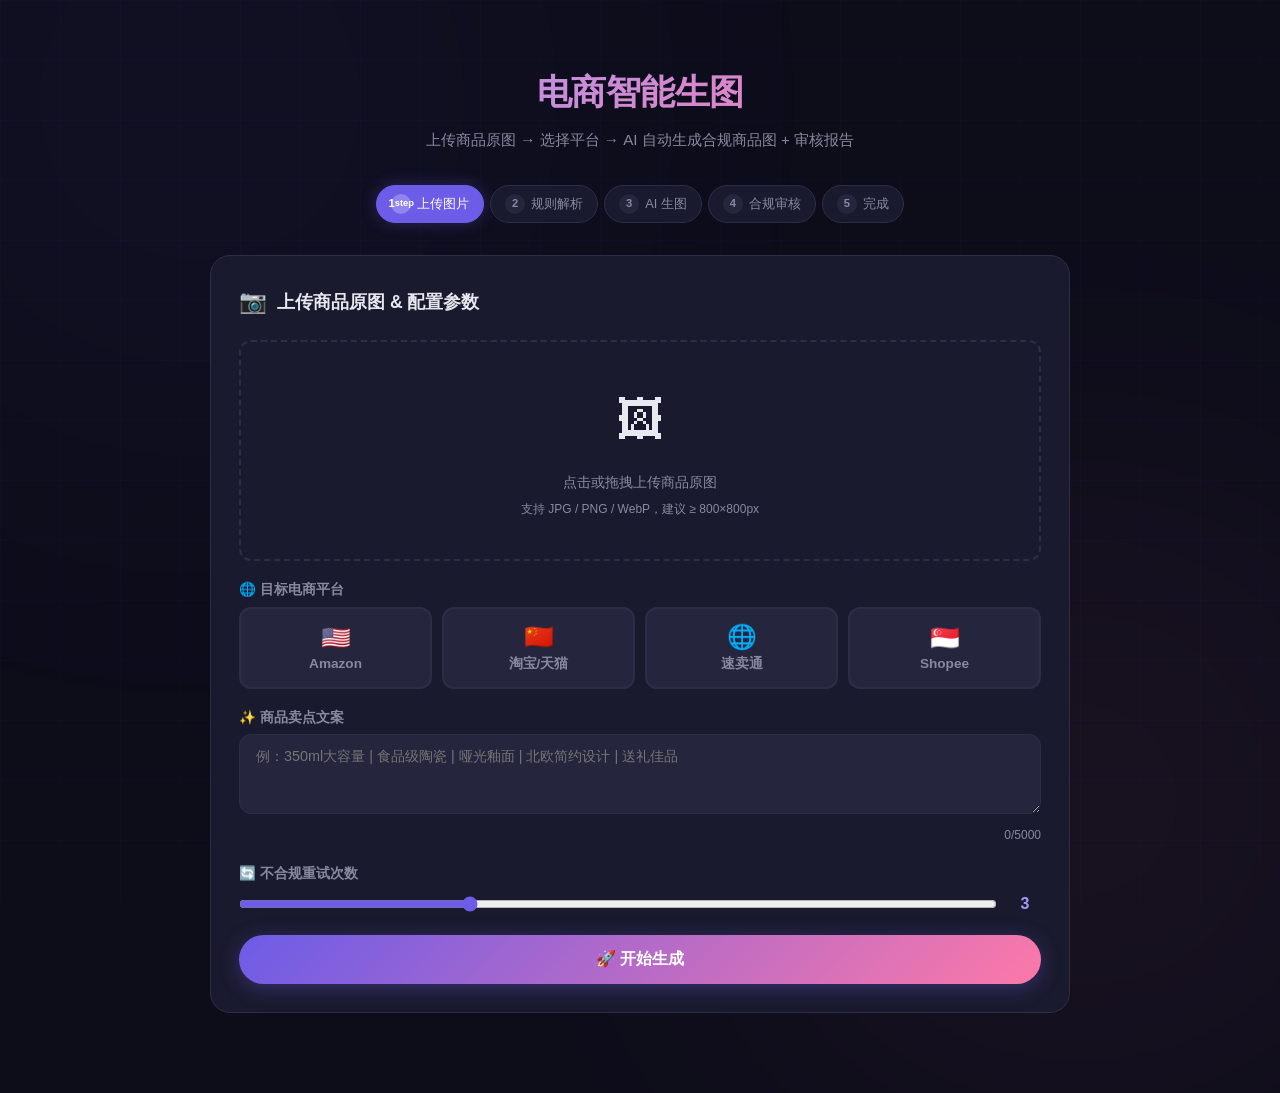
==== app/static/index.html @ f41e740d "Initial commit: MeituEcomAgent - multi-agent e-commerce image generation system Features: - RulePars" ====
﻿<!DOCTYPE html>
<html lang="zh-CN">
<head>
<meta charset="UTF-8">
<meta name="viewport" content="width=device-width, initial-scale=1.0">
<title>电商智能生图平台</title>
<style>
/* ============================================================
   Reset & Base
   ============================================================ */
*, *::before, *::after { box-sizing: border-box; margin: 0; padding: 0; }

:root {
  --primary: #6C5CE7;
  --primary-light: #A29BFE;
  --accent: #FD79A8;
  --success: #00B894;
  --warning: #FDCB6E;
  --danger: #E17055;
  --bg: #0D0D1A;
  --surface: #1A1A2E;
  --surface-2: #25253D;
  --text: #E8E8F0;
  --text-muted: #8888A0;
  --border: #2D2D4A;
  --radius: 12px;
  --radius-lg: 20px;
  --shadow: 0 8px 32px rgba(0,0,0,0.3);
  --transition: 0.25s cubic-bezier(0.4, 0, 0.2, 1);
}

html { font-size: 16px; scroll-behavior: smooth; }
body {
  font-family: -apple-system, BlinkMacSystemFont, "Segoe UI", "PingFang SC", "Microsoft YaHei", sans-serif;
  background: var(--bg);
  color: var(--text);
  line-height: 1.6;
  min-height: 100vh;
  overflow-x: hidden;
}

/* ============================================================
   Background Decor
   ============================================================ */
.bg-grid {
  position: fixed; inset: 0; z-index: 0; pointer-events: none;
  background-image:
    linear-gradient(rgba(108,92,231,0.03) 1px, transparent 1px),
    linear-gradient(90deg, rgba(108,92,231,0.03) 1px, transparent 1px);
  background-size: 60px 60px;
}
.bg-glow {
  position: fixed; z-index: 0; pointer-events: none;
  width: 600px; height: 600px; border-radius: 50%;
  filter: blur(180px); opacity: 0.08;
}
.bg-glow-1 { top: -200px; left: -100px; background: var(--primary); }
.bg-glow-2 { bottom: -200px; right: -100px; background: var(--accent); }

/* ============================================================
   Layout
   ============================================================ */
.app { position: relative; z-index: 1; max-width: 900px; margin: 0 auto; padding: 24px 20px 60px; }

/* Header */
.header { text-align: center; padding: 40px 0 32px; }
.header .logo { font-size: 2.2rem; font-weight: 800; letter-spacing: -0.5px;
  background: linear-gradient(135deg, var(--primary-light), var(--accent));
  -webkit-background-clip: text; -webkit-text-fill-color: transparent; background-clip: text;
}
.header .subtitle { color: var(--text-muted); font-size: 0.95rem; margin-top: 8px; }

/* ============================================================
   Cards
   ============================================================ */
.card {
  background: var(--surface); border: 1px solid var(--border);
  border-radius: var(--radius-lg); padding: 28px; margin-bottom: 20px;
  backdrop-filter: blur(10px);
}
.card-header { display: flex; align-items: center; gap: 10px; margin-bottom: 20px; }
.card-header .icon { font-size: 1.4rem; }
.card-header h2 { font-size: 1.1rem; font-weight: 700; }

/* ============================================================
   Step Indicator
   ============================================================ */
.steps { display: flex; justify-content: center; gap: 6px; margin-bottom: 32px; flex-wrap: wrap; }
.step {
  display: flex; align-items: center; gap: 6px;
  padding: 8px 14px; border-radius: 20px;
  font-size: 0.8rem; color: var(--text-muted);
  background: var(--surface); border: 1px solid var(--border);
  transition: var(--transition);
}
.step.active { color: #fff; background: var(--primary); border-color: var(--primary); box-shadow: 0 0 16px rgba(108,92,231,0.3); }
.step.done { color: var(--success); border-color: var(--success); }
.step.fail { color: var(--danger); border-color: var(--danger); }
.step-num { width: 20px; height: 20px; border-radius: 50%; display: flex; align-items: center; justify-content: center; font-size: 0.7rem; font-weight: 700; background: var(--surface-2); }
.step.active .step-num { background: rgba(255,255,255,0.25); }
.step.done .step-num { background: rgba(0,184,148,0.15); }

/* ============================================================
   Upload Zone
   ============================================================ */
.upload-zone {
  border: 2px dashed var(--border); border-radius: var(--radius); padding: 40px 20px;
  text-align: center; cursor: pointer; transition: var(--transition); position: relative;
}
.upload-zone:hover, .upload-zone.drag-over { border-color: var(--primary); background: rgba(108,92,231,0.05); }
.upload-zone.has-image { border-style: solid; border-color: var(--primary-light); }
.upload-zone .dz-icon { font-size: 3rem; margin-bottom: 12px; }
.upload-zone .dz-text { color: var(--text-muted); font-size: 0.9rem; }
.upload-zone .dz-hint { color: var(--text-muted); font-size: 0.75rem; margin-top: 6px; }
.upload-zone input[type="file"] { position: absolute; inset: 0; opacity: 0; cursor: pointer; }

.preview-img {
  max-width: 100%; max-height: 280px; border-radius: var(--radius);
  object-fit: contain; margin: 0 auto; display: block;
}
.preview-info {
  display: flex; justify-content: center; gap: 20px; margin-top: 12px;
  font-size: 0.8rem; color: var(--text-muted);
}

/* ============================================================
   Forms
   ============================================================ */
.form-group { margin-bottom: 18px; }
.form-group label {
  display: block; font-size: 0.85rem; font-weight: 600; color: var(--text-muted); margin-bottom: 6px;
}

/* Platform Selector */
.platform-grid { display: grid; grid-template-columns: repeat(4, 1fr); gap: 10px; }
.platform-btn {
  padding: 14px 10px; border-radius: var(--radius); border: 2px solid var(--border);
  background: var(--surface-2); color: var(--text-muted); cursor: pointer;
  text-align: center; font-size: 0.85rem; font-weight: 600;
  transition: var(--transition);
}
.platform-btn:hover { border-color: var(--primary-light); color: var(--text); }
.platform-btn.selected { border-color: var(--primary); background: rgba(108,92,231,0.15); color: var(--primary-light); box-shadow: 0 0 12px rgba(108,92,231,0.2); }
.platform-btn .pf-icon { font-size: 1.5rem; display: block; margin-bottom: 4px; }

/* Textarea & Input */
textarea, input[type="text"], input[type="number"] {
  width: 100%; padding: 12px 16px; border-radius: var(--radius);
  border: 1px solid var(--border); background: var(--surface-2);
  color: var(--text); font-size: 0.9rem; font-family: inherit;
  transition: var(--transition); resize: vertical;
}
textarea:focus, input:focus { outline: none; border-color: var(--primary); box-shadow: 0 0 0 3px rgba(108,92,231,0.15); }
textarea { min-height: 80px; }
.char-count { text-align: right; font-size: 0.75rem; color: var(--text-muted); margin-top: 4px; }

.range-row { display: flex; align-items: center; gap: 12px; }
.range-row input[type="range"] { flex: 1; accent-color: var(--primary); }
.range-val {
  min-width: 32px; text-align: center; font-weight: 700; color: var(--primary-light);
}

/* Button */
.btn {
  display: inline-flex; align-items: center; justify-content: center; gap: 8px;
  padding: 14px 32px; border-radius: 50px; border: none;
  font-size: 1rem; font-weight: 700; cursor: pointer;
  transition: var(--transition); position: relative; overflow: hidden;
}
.btn-primary {
  width: 100%; background: linear-gradient(135deg, var(--primary), var(--accent));
  color: #fff; box-shadow: 0 4px 20px rgba(108,92,231,0.35);
}
.btn-primary:hover { transform: translateY(-2px); box-shadow: 0 8px 30px rgba(108,92,231,0.45); }
.btn-primary:active { transform: translateY(0); }
.btn-primary:disabled { opacity: 0.5; cursor: not-allowed; transform: none; box-shadow: none; }

.btn-xs {
  padding: 6px 14px; border-radius: 20px; font-size: 0.78rem; font-weight: 600;
  background: var(--surface-2); color: var(--text); border: 1px solid var(--border); cursor: pointer;
}

/* ============================================================
   Progress
   ============================================================ */
.progress-section { display: none; }
.progress-section.visible { display: block; }

.progress-bar-wrap {
  height: 6px; border-radius: 3px; background: var(--surface-2); margin: 16px 0; overflow: hidden;
}
.progress-bar {
  height: 100%; background: linear-gradient(90deg, var(--primary), var(--accent));
  border-radius: 3px; transition: width 0.5s ease; width: 0%;
}
.progress-text { font-size: 0.85rem; color: var(--text-muted); }

.log-list {
  max-height: 200px; overflow-y: auto; margin-top: 12px;
  font-size: 0.78rem; font-family: "SF Mono", "Consolas", monospace; color: var(--text-muted);
  background: var(--bg); border-radius: var(--radius); padding: 12px;
}
.log-list .log-entry { padding: 3px 0; border-bottom: 1px solid rgba(255,255,255,0.03); }
.log-list .log-entry.success { color: var(--success); }
.log-list .log-entry.error { color: var(--danger); }
.log-list .log-entry.warning { color: var(--warning); }

/* ============================================================
   Results
   ============================================================ */
.results-section { display: none; }
.results-section.visible { display: block; }

.status-badge {
  display: inline-block; padding: 6px 16px; border-radius: 20px;
  font-size: 0.8rem; font-weight: 700;
}
.status-badge.completed { background: rgba(0,184,148,0.15); color: var(--success); }
.status-badge.failed { background: rgba(225,112,85,0.15); color: var(--danger); }

.summary-stats { display: grid; grid-template-columns: repeat(4, 1fr); gap: 12px; margin: 16px 0; }
.stat-card {
  text-align: center; padding: 16px 10px; border-radius: var(--radius);
  background: var(--surface-2); border: 1px solid var(--border);
}
.stat-card .stat-val { font-size: 1.5rem; font-weight: 800; color: var(--primary-light); }
.stat-card .stat-label { font-size: 0.72rem; color: var(--text-muted); margin-top: 4px; }

/* Image Gallery */
.image-grid { display: grid; grid-template-columns: repeat(2, 1fr); gap: 16px; margin-top: 16px; }
.image-card {
  background: var(--surface-2); border-radius: var(--radius); overflow: hidden;
  border: 1px solid var(--border); transition: var(--transition);
}
.image-card:hover { border-color: var(--primary-light); }
.image-card img { width: 100%; aspect-ratio: 1; object-fit: cover; display: block; }
.image-card .img-meta { padding: 12px; }
.image-card .img-type {
  font-size: 0.85rem; font-weight: 700; color: var(--text);
  display: flex; align-items: center; justify-content: space-between;
}
.image-card .img-type .compliant-tag {
  padding: 2px 10px; border-radius: 12px; font-size: 0.7rem; font-weight: 700;
}
.compliant-tag.pass { background: rgba(0,184,148,0.15); color: var(--success); }
.compliant-tag.fail { background: rgba(225,112,85,0.15); color: var(--danger); }
.image-card .img-vio {
  font-size: 0.72rem; color: var(--danger); margin-top: 4px; line-height: 1.4;
}

/* Report */
.report-section { margin-top: 20px; }
.report-section h3 { font-size: 1rem; font-weight: 700; margin-bottom: 12px; }
.report-card {
  background: var(--surface-2); border-radius: var(--radius); padding: 16px; font-size: 0.82rem;
  border: 1px solid var(--border); max-height: 400px; overflow-y: auto; white-space: pre-wrap;
  font-family: "SF Mono", "Consolas", monospace; color: var(--text-muted);
}

/* Toast */
.toast {
  position: fixed; top: 24px; right: 24px; z-index: 999;
  padding: 14px 24px; border-radius: var(--radius); font-size: 0.85rem; font-weight: 600;
  box-shadow: var(--shadow); animation: slideIn 0.3s ease;
  max-width: 380px;
}
.toast.error { background: var(--danger); color: #fff; }
.toast.success { background: var(--success); color: #fff; }
@keyframes slideIn { from { transform: translateX(100%); opacity: 0; } to { transform: translateX(0); opacity: 1; } }

/* Spinner */
.spinner {
  display: inline-block; width: 18px; height: 18px;
  border: 2px solid rgba(255,255,255,0.3); border-top-color: #fff;
  border-radius: 50%; animation: spin 0.6s linear infinite;
}
@keyframes spin { to { transform: rotate(360deg); } }

/* Responsive */
@media (max-width: 640px) {
  .platform-grid { grid-template-columns: repeat(2, 1fr); }
  .summary-stats { grid-template-columns: repeat(2, 1fr); }
  .image-grid { grid-template-columns: 1fr; }
  .header .logo { font-size: 1.6rem; }
}
</style>
</head>
<body>

<div class="bg-grid"></div>
<div class="bg-glow bg-glow-1"></div>
<div class="bg-glow bg-glow-2"></div>

<div class="app">
  <!-- Header -->
  <header class="header">
    <div class="logo">电商智能生图</div>
    <p class="subtitle">上传商品原图 → 选择平台 → AI 自动生成合规商品图 + 审核报告</p>
  </header>

  <!-- Step Indicator -->
  <div class="steps" id="stepIndicator">
    <div class="step" data-step="upload"><span class="step-num">1<sup>step</sup></span> 上传图片</div>
    <div class="step" data-step="parse"><span class="step-num">2</span> 规则解析</div>
    <div class="step" data-step="generate"><span class="step-num">3</span> AI 生图</div>
    <div class="step" data-step="audit"><span class="step-num">4</span> 合规审核</div>
    <div class="step" data-step="done"><span class="step-num">5</span> 完成</div>
  </div>

  <!-- Upload & Config Card -->
  <div class="card" id="configCard">
    <div class="card-header">
      <span class="icon">&#x1F4F7;</span>
      <h2>上传商品原图 & 配置参数</h2>
    </div>

    <!-- Upload Zone -->
    <div class="form-group">
      <div class="upload-zone" id="uploadZone">
        <div id="uploadPlaceholder">
          <div class="dz-icon">&#x1F5BC;</div>
          <div class="dz-text">点击或拖拽上传商品原图</div>
          <div class="dz-hint">支持 JPG / PNG / WebP，建议 ≥ 800×800px</div>
        </div>
        <div id="uploadPreview" style="display:none">
          <img class="preview-img" id="previewImage" alt="预览">
          <div class="preview-info">
            <span id="previewSize"></span>
            <span id="previewDimensions"></span>
          </div>
          <button class="btn-xs" style="margin-top:10px" onclick="resetUpload()">重新选择</button>
        </div>
        <input type="file" id="fileInput" accept="image/*">
      </div>
    </div>

    <!-- Platform -->
    <div class="form-group">
      <label>&#x1F310; 目标电商平台</label>
      <div class="platform-grid" id="platformGrid">
        <button class="platform-btn" data-platform="amazon">
          <span class="pf-icon">&#x1F1FA;&#x1F1F8;</span> Amazon
        </button>
        <button class="platform-btn" data-platform="taobao">
          <span class="pf-icon">&#x1F1E8;&#x1F1F3;</span> 淘宝/天猫
        </button>
        <button class="platform-btn" data-platform="aliexpress">
          <span class="pf-icon">&#x1F310;</span> 速卖通
        </button>
        <button class="platform-btn" data-platform="shopee">
          <span class="pf-icon">&#x1F1F8;&#x1F1EC;</span> Shopee
        </button>
      </div>
    </div>

    <!-- Selling Points -->
    <div class="form-group">
      <label>&#x2728; 商品卖点文案</label>
      <textarea id="sellingPoints" placeholder="例：350ml大容量 | 食品级陶瓷 | 哑光釉面 | 北欧简约设计 | 送礼佳品"
        maxlength="5000"></textarea>
      <div class="char-count"><span id="charCount">0</span>/5000</div>
    </div>

    <!-- Max Retries -->
    <div class="form-group">
      <label>&#x1F504; 不合规重试次数</label>
      <div class="range-row">
        <input type="range" id="maxRetries" min="0" max="10" value="3">
        <span class="range-val" id="retriesVal">3</span>
      </div>
    </div>

    <!-- Submit Button -->
    <button class="btn btn-primary" id="submitBtn" onclick="submitPipeline()">
      &#x1F680; 开始生成
    </button>
  </div>

  <!-- Progress Section -->
  <div class="card progress-section" id="progressSection">
    <div class="card-header">
      <span class="icon">&#x2699;</span>
      <h2>任务进度&nbsp;<span id="progressStatus" style="font-size:0.8rem;color:var(--text-muted)">pending</span></h2>
    </div>
    <div class="progress-bar-wrap"><div class="progress-bar" id="progressBar"></div></div>
    <div class="progress-text" id="progressText">等待任务提交...</div>
    <div class="log-list" id="logList"></div>
  </div>

  <!-- Results Section -->
  <div class="card results-section" id="resultsSection">
    <div class="card-header">
      <span class="icon">&#x1F4CA;</span>
      <h2>生成结果&nbsp;<span class="status-badge" id="resultStatus"></span></h2>
    </div>

    <div class="summary-stats" id="summaryStats"></div>

    <h3 style="font-size:1rem;font-weight:700;margin:16px 0 8px">&#x1F5BC; 生成图片</h3>
    <div class="image-grid" id="imageGrid"></div>

    <div class="report-section">
      <h3>&#x1F4CB; 审核报告</h3>
      <div class="report-card" id="reportCard"></div>
    </div>

    <button class="btn-xs" style="margin-top:16px" onclick="resetPipeline()">&#x21A9; 启动新任务</button>
  </div>
</div>

<script>
/* ============================================================
   State
   ============================================================ */
const API_BASE = '';
let selectedPlatform = null;
let selectedFile = null;
let pollTimer = null;
let currentTaskId = null;
let pollFailCount = 0;
let lastErrorMsg = '';
let pollInterval = 3000;
const MAX_POLL_INTERVAL = 15000;

/* ============================================================
   Upload
   ============================================================ */
const uploadZone = document.getElementById('uploadZone');
const fileInput = document.getElementById('fileInput');
const uploadPlaceholder = document.getElementById('uploadPlaceholder');
const uploadPreview = document.getElementById('uploadPreview');
const previewImage = document.getElementById('previewImage');
const previewSize = document.getElementById('previewSize');
const previewDimensions = document.getElementById('previewDimensions');

uploadZone.addEventListener('dragover', e => { e.preventDefault(); uploadZone.classList.add('drag-over'); });
uploadZone.addEventListener('dragleave', () => uploadZone.classList.remove('drag-over'));
uploadZone.addEventListener('drop', e => {
  e.preventDefault();
  uploadZone.classList.remove('drag-over');
  if (e.dataTransfer.files.length) handleFile(e.dataTransfer.files[0]);
});
fileInput.addEventListener('change', () => {
  if (fileInput.files.length) handleFile(fileInput.files[0]);
});

function handleFile(file) {
  if (!file.type.startsWith('image/')) { showToast('请选择图片文件', 'error'); return; }
  selectedFile = file;
  const reader = new FileReader();
  reader.onload = ev => {
    previewImage.src = ev.target.result;
    previewSize.textContent = formatBytes(file.size);
    previewDimensions.textContent = '加载中...';
    const img = new Image();
    img.onload = () => { previewDimensions.textContent = `${img.width} x ${img.height}px`; };
    img.src = ev.target.result;
    uploadPlaceholder.style.display = 'none';
    uploadPreview.style.display = 'block';
    uploadZone.classList.add('has-image');
  };
  reader.readAsDataURL(file);
}

function resetUpload() {
  selectedFile = null;
  fileInput.value = '';
  uploadPlaceholder.style.display = 'block';
  uploadPreview.style.display = 'none';
  uploadZone.classList.remove('has-image');
}

function formatBytes(b) { return b < 1024 ? b + ' B' : b < 1048576 ? (b/1024).toFixed(1)+' KB' : (b/1048576).toFixed(1)+' MB'; }

/* ============================================================
   Platform
   ============================================================ */
document.querySelectorAll('.platform-btn').forEach(btn => {
  btn.addEventListener('click', () => {
    document.querySelectorAll('.platform-btn').forEach(b => b.classList.remove('selected'));
    btn.classList.add('selected');
    selectedPlatform = btn.dataset.platform;
  });
});

/* ============================================================
   Selling points char count
   ============================================================ */
const sellingInput = document.getElementById('sellingPoints');
const charCount = document.getElementById('charCount');
sellingInput.addEventListener('input', () => charCount.textContent = sellingInput.value.length);

/* ============================================================
   Max Retries Slider
   ============================================================ */
document.getElementById('maxRetries').addEventListener('input', function() {
  document.getElementById('retriesVal').textContent = this.value;
});

/* ============================================================
   Pipeline Submission
   ============================================================ */
async function submitPipeline() {
  if (!selectedFile) { showToast('请先上传商品原图', 'error'); return; }
  if (!selectedPlatform) { showToast('请选择目标平台', 'error'); return; }
  const sellingPoints = sellingInput.value.trim();
  if (!sellingPoints) { showToast('请填写商品卖点文案', 'error'); return; }

  const formData = new FormData();
  formData.append('product_image', selectedFile);
  formData.append('platform', selectedPlatform);
  formData.append('selling_points', sellingPoints);
  formData.append('max_retries', document.getElementById('maxRetries').value);

  document.getElementById('submitBtn').disabled = true;
  document.getElementById('submitBtn').innerHTML = '<span class="spinner"></span> 提交中...';

  // 前端超时控制：60秒无响应则中止
  const controller = new AbortController();
  const timeoutId = setTimeout(() => controller.abort(), 60000);

  try {
    const resp = await fetch(`${API_BASE}/api/v1/pipeline/ecommerce-assets`, {
      method: 'POST',
      body: formData,
      signal: controller.signal,
    });
    clearTimeout(timeoutId);

    if (!resp.ok) {
      const err = await resp.json();
      throw new Error(err.detail || `HTTP ${resp.status}`);
    }

    const data = await resp.json();
    currentTaskId = data.task_id;
    document.getElementById('progressSection').classList.add('visible');
    document.getElementById('logList').innerHTML = '';
    addLog('任务已提交，开始执行管道...', 'info');
    document.getElementById('progressBar').style.width = '5%';
    document.getElementById('progressText').textContent = '初始化...';
    document.getElementById('progressStatus').textContent = 'parsing';

    startPolling();
  } catch (e) {
    showToast('提交失败: ' + e.message, 'error');
    document.getElementById('submitBtn').disabled = false;
    document.getElementById('submitBtn').innerHTML = '&#x1F680; 开始生成';
  }
}

/* ============================================================
   Polling
   ============================================================ */
function startPolling() {
  pollFailCount = 0;
  lastErrorMsg = '';
  pollInterval = 3000;
  scheduleNextPoll();
}

function scheduleNextPoll() {
  pollTimer = setTimeout(async () => {
    await pollTask();
    if (pollTimer) scheduleNextPoll();
  }, pollInterval);
}

async function pollTask() {
  if (!currentTaskId) return;
  try {
    const resp = await fetch(`${API_BASE}/api/v1/task/${currentTaskId}`);

    // 成功 → 重置失败计数和间隔
    pollFailCount = 0;
    pollInterval = 3000;

    if (!resp.ok) {
      if (resp.status === 404) {
        // 任务可能刚创建，后台还没就绪→静默重试
        document.getElementById('progressText').textContent = '任务初始化中，请稍候...';
        return;
      }
      throw new Error(`HTTP ${resp.status}`);
    }

    const data = await resp.json();
    updateProgress(data);
    if (data.status === 'completed' || data.status === 'failed') {
      clearTimeout(pollTimer);
      pollTimer = null;
      showResults(data);
    }
  } catch (e) {
    pollFailCount++;
    // 退避策略：每次失败间隔翻倍（3s→6s→12s→封顶15s）
    pollInterval = Math.min(pollInterval * 2, MAX_POLL_INTERVAL);

    const errMsg = e.message || '网络异常';
    // 去重：同错误不重复记录
    if (errMsg !== lastErrorMsg) {
      lastErrorMsg = errMsg;
      addLog(`请求失败: ${errMsg}`, 'warning');
    }

    // 友好提示（仅前3次）
    if (pollFailCount <= 3) {
      document.getElementById('progressText').textContent =
        `服务暂时响应慢，正在自动重试（第 ${pollFailCount} 次）...`;
    } else {
      document.getElementById('progressText').textContent =
        `持续等待中（已重试 ${pollFailCount} 次）——请确保 ComfyUI 等服务已启动`;
    }
  }
}

function updateProgress(data) {
  const statusMap = { pending:5, parsing:15, generating:40, auditing:65, retrying:80, archiving:92, completed:100, failed:100 };
  const pct = statusMap[data.status] || 0;
  document.getElementById('progressBar').style.width = pct + '%';
  document.getElementById('progressText').textContent = `当前步骤: ${data.status} (${pct}%)`;
  document.getElementById('progressStatus').textContent = data.status;

  // Update step indicator
  const stepOrder = ['upload','parse','generate','audit','done'];
  const currentIdx = stepOrder.indexOf(data.status === 'completed' ? 'done' : data.status === 'retrying' ? 'generate' : data.status === 'archiving' ? 'audit' : data.status);
  document.querySelectorAll('.step').forEach(s => s.classList.remove('active','done','fail'));
  stepOrder.forEach((step, i) => {
    const el = document.querySelector(`.step[data-step="${step}"]`);
    if (i < currentIdx) el.classList.add('done');
    else if (i === currentIdx || (data.status === 'completed' && step === 'done')) el.classList.add('active');
  });
  if (data.status === 'failed') document.querySelector('.step[data-step="done"]').classList.add('fail');

  // Add log entries from pipeline
  if (data.report && data.report.pipeline_log) {
    const existingLogs = document.getElementById('logList').children.length;
    data.report.pipeline_log.slice(existingLogs).forEach(entry => {
      addLog(`${entry.step || ''} ${entry.message || ''}`, entry.status === 'failed' ? 'error' : 'success');
    });
  }
}

/* ============================================================
   Results
   ============================================================ */
function showResults(data) {
  document.getElementById('configCard').style.display = 'none';
  document.getElementById('resultsSection').classList.add('visible');

  const statusBadge = document.getElementById('resultStatus');
  if (data.status === 'completed') {
    statusBadge.textContent = '完成';
    statusBadge.className = 'status-badge completed';
  } else {
    statusBadge.textContent = '失败';
    statusBadge.className = 'status-badge failed';
  }

  // Stats
  const stats = data.report?.compliance_stats || {};
  document.getElementById('summaryStats').innerHTML = `
    <div class="stat-card"><div class="stat-val">${stats.total || data.images?.length || 0}</div><div class="stat-label">生成图片</div></div>
    <div class="stat-card"><div class="stat-val" style="color:var(--success)">${stats.compliant ?? '-'}</div><div class="stat-label">合规通过</div></div>
    <div class="stat-card"><div class="stat-val">${stats.average_score ?? '-'}</div><div class="stat-label">综合评分</div></div>
    <div class="stat-card"><div class="stat-val">${data.total_retries ?? 0}</div><div class="stat-label">重试次数</div></div>
  `;

  // Images
  const images = data.images || [];
  const grid = document.getElementById('imageGrid');
  grid.innerHTML = images.map(img => {
    const pass = img.compliant !== false;
    const vioText = img.audit_result?.violations?.map(v => v.rule).join('；') || '';
    return `
      <div class="image-card">
        <img src="${img.path ? '/output/' + img.path.replace(/\\/g, '/').split('output/').pop() : ''}" alt="${img.type}" onerror="this.src='data:image/svg+xml,<svg xmlns=%22http://www.w3.org/2000/svg%22 width=%22200%22 height=%22200%22><rect fill=%22%231a1a2e%22 width=%22200%22 height=%22200%22/><text fill=%22%23888%22 x=%22100%22 y=%22100%22 text-anchor=%22middle%22 dy=%22.3em%22 font=%2214px sans-serif%22>image not found</text></svg>'">
        <div class="img-meta">
          <div class="img-type">
            ${getTypeLabel(img.type)}
            <span class="compliant-tag ${pass ? 'pass' : 'fail'}">${pass ? '合规' : '不合规'}</span>
          </div>
          ${vioText ? `<div class="img-vio">违规: ${vioText}</div>` : ''}
        </div>
      </div>
    `;
  }).join('');

  // Report
  const reportCard = document.getElementById('reportCard');
  if (data.report) {
    reportCard.textContent = JSON.stringify(data.report, null, 2);
  } else if (data.error) {
    reportCard.textContent = '错误: ' + data.error;
  }
}

function getTypeLabel(type) {
  const labels = {
    white_bg_main: '白底主图', scene_lifestyle: '场景营销图',
    detail_closeup: '细节特写图', scale_comparison: '尺寸对比图'
  };
  return labels[type] || type;
}

/* ============================================================
   Reset
   ============================================================ */
function resetPipeline() {
  clearTimeout(pollTimer);
  currentTaskId = null;
  document.getElementById('configCard').style.display = 'block';
  document.getElementById('progressSection').classList.remove('visible');
  document.getElementById('resultsSection').classList.remove('visible');
  document.getElementById('progressBar').style.width = '0%';
  document.getElementById('submitBtn').disabled = false;
  document.getElementById('submitBtn').innerHTML = '&#x1F680; 开始生成';
  resetUpload();
  document.getElementById('sellingPoints').value = '';
  charCount.textContent = '0';
  document.querySelectorAll('.platform-btn').forEach(b => b.classList.remove('selected'));
  selectedPlatform = null;
  document.getElementById('maxRetries').value = 3;
  document.getElementById('retriesVal').textContent = '3';
  document.querySelectorAll('.step').forEach(s => s.classList.remove('active','done','fail'));
  document.querySelector('.step[data-step="upload"]').classList.add('active');
}

/* ============================================================
   Helpers
   ============================================================ */
function addLog(msg, level) {
  const el = document.createElement('div');
  el.className = `log-entry ${level}`;
  el.textContent = `[${new Date().toLocaleTimeString()}] ${msg}`;
  document.getElementById('logList').appendChild(el);
  el.scrollIntoView({ behavior: 'smooth' });
}

function showToast(msg, level) {
  const toast = document.createElement('div');
  toast.className = `toast ${level}`;
  toast.textContent = msg;
  document.body.appendChild(toast);
  setTimeout(() => { toast.style.opacity = '0'; toast.style.transition = 'opacity 0.3s'; setTimeout(() => toast.remove(), 300); }, 3500);
}

// Init: highlight upload step
document.addEventListener('DOMContentLoaded', () => {
  document.querySelector('.step[data-step="upload"]').classList.add('active');
});
</script>
</body>
</html>
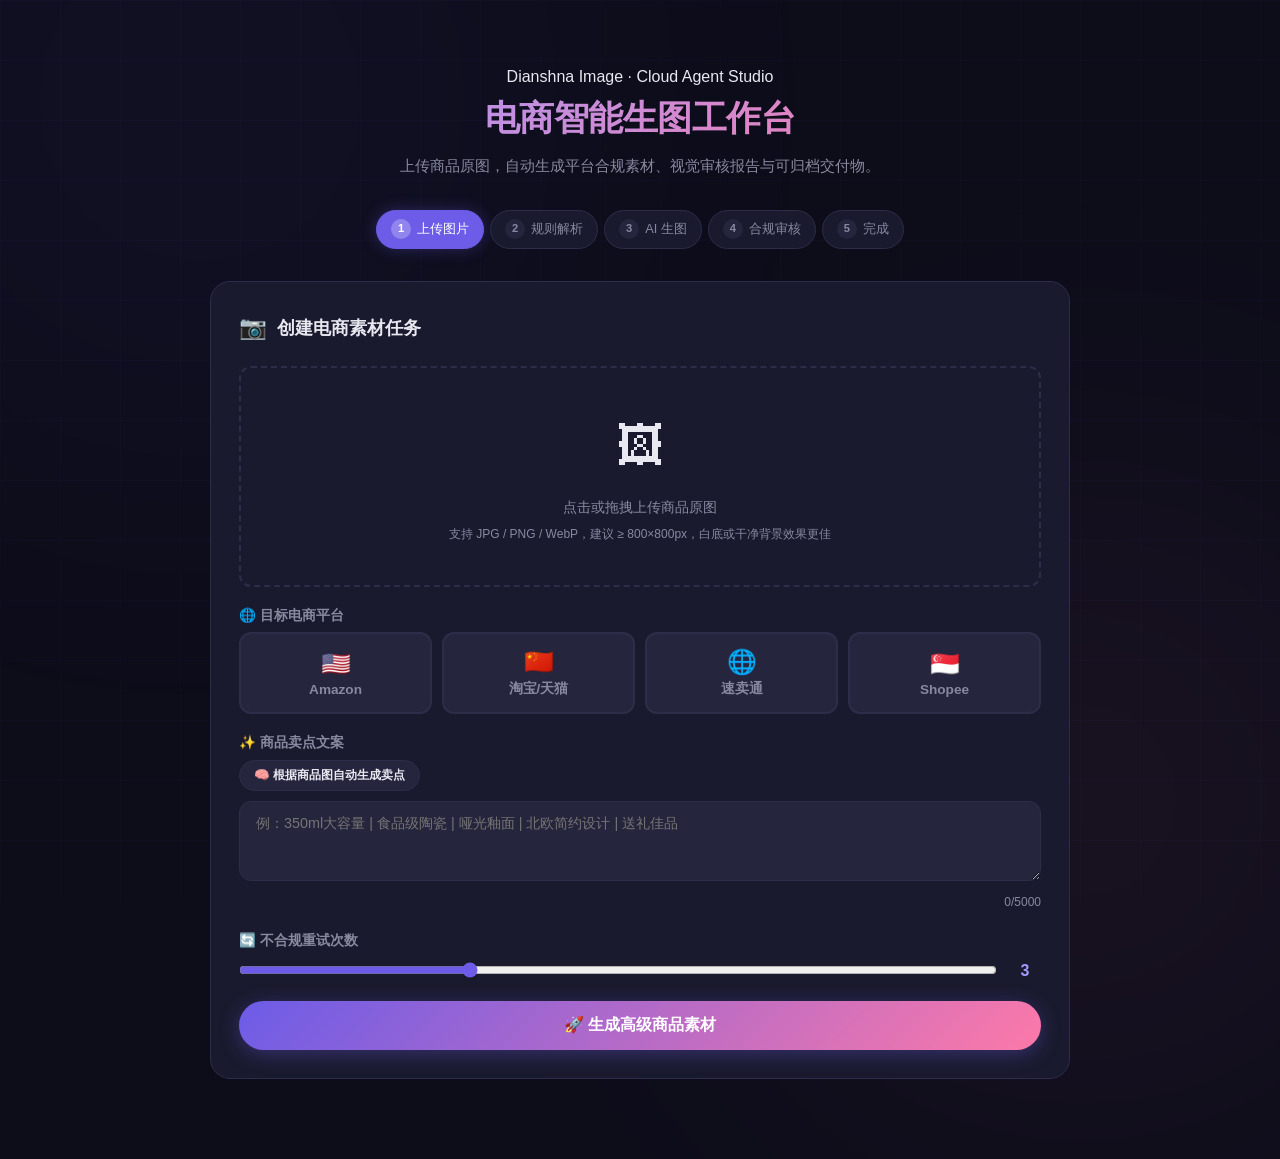
==== commit a2b5f4c0: "feat: cloud-enable e-commerce image agent Add configurable DashScope and OpenAI-compatible image pro" ====
--- a/app/static/index.html
+++ b/app/static/index.html
@@ -1,754 +1,810 @@
-﻿<!DOCTYPE html>
-<html lang="zh-CN">
-<head>
-<meta charset="UTF-8">
-<meta name="viewport" content="width=device-width, initial-scale=1.0">
+﻿<!DOCTYPE html>
+<html lang="zh-CN">
+<head>
+<meta charset="UTF-8">
+<meta name="viewport" content="width=device-width, initial-scale=1.0">
 <title>电商智能生图平台</title>
-<style>
-/* ============================================================
-   Reset & Base
-   ============================================================ */
-*, *::before, *::after { box-sizing: border-box; margin: 0; padding: 0; }
-
-:root {
-  --primary: #6C5CE7;
-  --primary-light: #A29BFE;
-  --accent: #FD79A8;
-  --success: #00B894;
-  --warning: #FDCB6E;
-  --danger: #E17055;
-  --bg: #0D0D1A;
-  --surface: #1A1A2E;
-  --surface-2: #25253D;
-  --text: #E8E8F0;
-  --text-muted: #8888A0;
-  --border: #2D2D4A;
-  --radius: 12px;
-  --radius-lg: 20px;
-  --shadow: 0 8px 32px rgba(0,0,0,0.3);
-  --transition: 0.25s cubic-bezier(0.4, 0, 0.2, 1);
-}
-
-html { font-size: 16px; scroll-behavior: smooth; }
-body {
-  font-family: -apple-system, BlinkMacSystemFont, "Segoe UI", "PingFang SC", "Microsoft YaHei", sans-serif;
-  background: var(--bg);
-  color: var(--text);
-  line-height: 1.6;
-  min-height: 100vh;
-  overflow-x: hidden;
-}
-
-/* ============================================================
-   Background Decor
-   ============================================================ */
-.bg-grid {
-  position: fixed; inset: 0; z-index: 0; pointer-events: none;
-  background-image:
-    linear-gradient(rgba(108,92,231,0.03) 1px, transparent 1px),
-    linear-gradient(90deg, rgba(108,92,231,0.03) 1px, transparent 1px);
-  background-size: 60px 60px;
-}
-.bg-glow {
-  position: fixed; z-index: 0; pointer-events: none;
-  width: 600px; height: 600px; border-radius: 50%;
-  filter: blur(180px); opacity: 0.08;
-}
-.bg-glow-1 { top: -200px; left: -100px; background: var(--primary); }
-.bg-glow-2 { bottom: -200px; right: -100px; background: var(--accent); }
-
-/* ============================================================
-   Layout
-   ============================================================ */
-.app { position: relative; z-index: 1; max-width: 900px; margin: 0 auto; padding: 24px 20px 60px; }
-
-/* Header */
-.header { text-align: center; padding: 40px 0 32px; }
-.header .logo { font-size: 2.2rem; font-weight: 800; letter-spacing: -0.5px;
-  background: linear-gradient(135deg, var(--primary-light), var(--accent));
-  -webkit-background-clip: text; -webkit-text-fill-color: transparent; background-clip: text;
-}
-.header .subtitle { color: var(--text-muted); font-size: 0.95rem; margin-top: 8px; }
-
-/* ============================================================
-   Cards
-   ============================================================ */
-.card {
-  background: var(--surface); border: 1px solid var(--border);
-  border-radius: var(--radius-lg); padding: 28px; margin-bottom: 20px;
-  backdrop-filter: blur(10px);
-}
-.card-header { display: flex; align-items: center; gap: 10px; margin-bottom: 20px; }
-.card-header .icon { font-size: 1.4rem; }
-.card-header h2 { font-size: 1.1rem; font-weight: 700; }
-
-/* ============================================================
-   Step Indicator
-   ============================================================ */
-.steps { display: flex; justify-content: center; gap: 6px; margin-bottom: 32px; flex-wrap: wrap; }
-.step {
-  display: flex; align-items: center; gap: 6px;
-  padding: 8px 14px; border-radius: 20px;
-  font-size: 0.8rem; color: var(--text-muted);
-  background: var(--surface); border: 1px solid var(--border);
-  transition: var(--transition);
-}
-.step.active { color: #fff; background: var(--primary); border-color: var(--primary); box-shadow: 0 0 16px rgba(108,92,231,0.3); }
-.step.done { color: var(--success); border-color: var(--success); }
-.step.fail { color: var(--danger); border-color: var(--danger); }
-.step-num { width: 20px; height: 20px; border-radius: 50%; display: flex; align-items: center; justify-content: center; font-size: 0.7rem; font-weight: 700; background: var(--surface-2); }
-.step.active .step-num { background: rgba(255,255,255,0.25); }
-.step.done .step-num { background: rgba(0,184,148,0.15); }
-
-/* ============================================================
-   Upload Zone
-   ============================================================ */
-.upload-zone {
-  border: 2px dashed var(--border); border-radius: var(--radius); padding: 40px 20px;
-  text-align: center; cursor: pointer; transition: var(--transition); position: relative;
-}
-.upload-zone:hover, .upload-zone.drag-over { border-color: var(--primary); background: rgba(108,92,231,0.05); }
-.upload-zone.has-image { border-style: solid; border-color: var(--primary-light); }
-.upload-zone .dz-icon { font-size: 3rem; margin-bottom: 12px; }
-.upload-zone .dz-text { color: var(--text-muted); font-size: 0.9rem; }
-.upload-zone .dz-hint { color: var(--text-muted); font-size: 0.75rem; margin-top: 6px; }
-.upload-zone input[type="file"] { position: absolute; inset: 0; opacity: 0; cursor: pointer; }
-
-.preview-img {
-  max-width: 100%; max-height: 280px; border-radius: var(--radius);
-  object-fit: contain; margin: 0 auto; display: block;
-}
-.preview-info {
-  display: flex; justify-content: center; gap: 20px; margin-top: 12px;
-  font-size: 0.8rem; color: var(--text-muted);
-}
-
-/* ============================================================
-   Forms
-   ============================================================ */
-.form-group { margin-bottom: 18px; }
-.form-group label {
-  display: block; font-size: 0.85rem; font-weight: 600; color: var(--text-muted); margin-bottom: 6px;
-}
-
-/* Platform Selector */
-.platform-grid { display: grid; grid-template-columns: repeat(4, 1fr); gap: 10px; }
-.platform-btn {
-  padding: 14px 10px; border-radius: var(--radius); border: 2px solid var(--border);
-  background: var(--surface-2); color: var(--text-muted); cursor: pointer;
-  text-align: center; font-size: 0.85rem; font-weight: 600;
-  transition: var(--transition);
-}
-.platform-btn:hover { border-color: var(--primary-light); color: var(--text); }
-.platform-btn.selected { border-color: var(--primary); background: rgba(108,92,231,0.15); color: var(--primary-light); box-shadow: 0 0 12px rgba(108,92,231,0.2); }
-.platform-btn .pf-icon { font-size: 1.5rem; display: block; margin-bottom: 4px; }
-
-/* Textarea & Input */
-textarea, input[type="text"], input[type="number"] {
-  width: 100%; padding: 12px 16px; border-radius: var(--radius);
-  border: 1px solid var(--border); background: var(--surface-2);
-  color: var(--text); font-size: 0.9rem; font-family: inherit;
-  transition: var(--transition); resize: vertical;
-}
-textarea:focus, input:focus { outline: none; border-color: var(--primary); box-shadow: 0 0 0 3px rgba(108,92,231,0.15); }
-textarea { min-height: 80px; }
-.char-count { text-align: right; font-size: 0.75rem; color: var(--text-muted); margin-top: 4px; }
-
-.range-row { display: flex; align-items: center; gap: 12px; }
-.range-row input[type="range"] { flex: 1; accent-color: var(--primary); }
-.range-val {
-  min-width: 32px; text-align: center; font-weight: 700; color: var(--primary-light);
-}
-
-/* Button */
-.btn {
-  display: inline-flex; align-items: center; justify-content: center; gap: 8px;
-  padding: 14px 32px; border-radius: 50px; border: none;
-  font-size: 1rem; font-weight: 700; cursor: pointer;
-  transition: var(--transition); position: relative; overflow: hidden;
-}
-.btn-primary {
-  width: 100%; background: linear-gradient(135deg, var(--primary), var(--accent));
-  color: #fff; box-shadow: 0 4px 20px rgba(108,92,231,0.35);
-}
-.btn-primary:hover { transform: translateY(-2px); box-shadow: 0 8px 30px rgba(108,92,231,0.45); }
-.btn-primary:active { transform: translateY(0); }
-.btn-primary:disabled { opacity: 0.5; cursor: not-allowed; transform: none; box-shadow: none; }
-
-.btn-xs {
-  padding: 6px 14px; border-radius: 20px; font-size: 0.78rem; font-weight: 600;
-  background: var(--surface-2); color: var(--text); border: 1px solid var(--border); cursor: pointer;
-}
-
-/* ============================================================
-   Progress
-   ============================================================ */
-.progress-section { display: none; }
-.progress-section.visible { display: block; }
-
-.progress-bar-wrap {
-  height: 6px; border-radius: 3px; background: var(--surface-2); margin: 16px 0; overflow: hidden;
-}
-.progress-bar {
-  height: 100%; background: linear-gradient(90deg, var(--primary), var(--accent));
-  border-radius: 3px; transition: width 0.5s ease; width: 0%;
-}
-.progress-text { font-size: 0.85rem; color: var(--text-muted); }
-
-.log-list {
-  max-height: 200px; overflow-y: auto; margin-top: 12px;
-  font-size: 0.78rem; font-family: "SF Mono", "Consolas", monospace; color: var(--text-muted);
-  background: var(--bg); border-radius: var(--radius); padding: 12px;
-}
-.log-list .log-entry { padding: 3px 0; border-bottom: 1px solid rgba(255,255,255,0.03); }
-.log-list .log-entry.success { color: var(--success); }
-.log-list .log-entry.error { color: var(--danger); }
-.log-list .log-entry.warning { color: var(--warning); }
-
-/* ============================================================
-   Results
-   ============================================================ */
-.results-section { display: none; }
-.results-section.visible { display: block; }
-
-.status-badge {
-  display: inline-block; padding: 6px 16px; border-radius: 20px;
-  font-size: 0.8rem; font-weight: 700;
-}
-.status-badge.completed { background: rgba(0,184,148,0.15); color: var(--success); }
-.status-badge.failed { background: rgba(225,112,85,0.15); color: var(--danger); }
-
-.summary-stats { display: grid; grid-template-columns: repeat(4, 1fr); gap: 12px; margin: 16px 0; }
-.stat-card {
-  text-align: center; padding: 16px 10px; border-radius: var(--radius);
-  background: var(--surface-2); border: 1px solid var(--border);
-}
-.stat-card .stat-val { font-size: 1.5rem; font-weight: 800; color: var(--primary-light); }
-.stat-card .stat-label { font-size: 0.72rem; color: var(--text-muted); margin-top: 4px; }
-
-/* Image Gallery */
-.image-grid { display: grid; grid-template-columns: repeat(2, 1fr); gap: 16px; margin-top: 16px; }
-.image-card {
-  background: var(--surface-2); border-radius: var(--radius); overflow: hidden;
-  border: 1px solid var(--border); transition: var(--transition);
-}
-.image-card:hover { border-color: var(--primary-light); }
-.image-card img { width: 100%; aspect-ratio: 1; object-fit: cover; display: block; }
-.image-card .img-meta { padding: 12px; }
-.image-card .img-type {
-  font-size: 0.85rem; font-weight: 700; color: var(--text);
-  display: flex; align-items: center; justify-content: space-between;
-}
-.image-card .img-type .compliant-tag {
-  padding: 2px 10px; border-radius: 12px; font-size: 0.7rem; font-weight: 700;
-}
-.compliant-tag.pass { background: rgba(0,184,148,0.15); color: var(--success); }
-.compliant-tag.fail { background: rgba(225,112,85,0.15); color: var(--danger); }
-.image-card .img-vio {
-  font-size: 0.72rem; color: var(--danger); margin-top: 4px; line-height: 1.4;
-}
-
-/* Report */
-.report-section { margin-top: 20px; }
-.report-section h3 { font-size: 1rem; font-weight: 700; margin-bottom: 12px; }
-.report-card {
-  background: var(--surface-2); border-radius: var(--radius); padding: 16px; font-size: 0.82rem;
-  border: 1px solid var(--border); max-height: 400px; overflow-y: auto; white-space: pre-wrap;
-  font-family: "SF Mono", "Consolas", monospace; color: var(--text-muted);
-}
-
-/* Toast */
-.toast {
-  position: fixed; top: 24px; right: 24px; z-index: 999;
-  padding: 14px 24px; border-radius: var(--radius); font-size: 0.85rem; font-weight: 600;
-  box-shadow: var(--shadow); animation: slideIn 0.3s ease;
-  max-width: 380px;
-}
-.toast.error { background: var(--danger); color: #fff; }
-.toast.success { background: var(--success); color: #fff; }
-@keyframes slideIn { from { transform: translateX(100%); opacity: 0; } to { transform: translateX(0); opacity: 1; } }
-
-/* Spinner */
-.spinner {
-  display: inline-block; width: 18px; height: 18px;
-  border: 2px solid rgba(255,255,255,0.3); border-top-color: #fff;
-  border-radius: 50%; animation: spin 0.6s linear infinite;
-}
-@keyframes spin { to { transform: rotate(360deg); } }
-
-/* Responsive */
-@media (max-width: 640px) {
-  .platform-grid { grid-template-columns: repeat(2, 1fr); }
-  .summary-stats { grid-template-columns: repeat(2, 1fr); }
-  .image-grid { grid-template-columns: 1fr; }
-  .header .logo { font-size: 1.6rem; }
-}
+<style>
+/* ============================================================
+   Reset & Base
+   ============================================================ */
+*, *::before, *::after { box-sizing: border-box; margin: 0; padding: 0; }
+
+:root {
+  --primary: #6C5CE7;
+  --primary-light: #A29BFE;
+  --accent: #FD79A8;
+  --success: #00B894;
+  --warning: #FDCB6E;
+  --danger: #E17055;
+  --bg: #0D0D1A;
+  --surface: #1A1A2E;
+  --surface-2: #25253D;
+  --text: #E8E8F0;
+  --text-muted: #8888A0;
+  --border: #2D2D4A;
+  --radius: 12px;
+  --radius-lg: 20px;
+  --shadow: 0 8px 32px rgba(0,0,0,0.3);
+  --transition: 0.25s cubic-bezier(0.4, 0, 0.2, 1);
+}
+
+html { font-size: 16px; scroll-behavior: smooth; }
+body {
+  font-family: -apple-system, BlinkMacSystemFont, "Segoe UI", "PingFang SC", "Microsoft YaHei", sans-serif;
+  background: var(--bg);
+  color: var(--text);
+  line-height: 1.6;
+  min-height: 100vh;
+  overflow-x: hidden;
+}
+
+/* ============================================================
+   Background Decor
+   ============================================================ */
+.bg-grid {
+  position: fixed; inset: 0; z-index: 0; pointer-events: none;
+  background-image:
+    linear-gradient(rgba(108,92,231,0.03) 1px, transparent 1px),
+    linear-gradient(90deg, rgba(108,92,231,0.03) 1px, transparent 1px);
+  background-size: 60px 60px;
+}
+.bg-glow {
+  position: fixed; z-index: 0; pointer-events: none;
+  width: 600px; height: 600px; border-radius: 50%;
+  filter: blur(180px); opacity: 0.08;
+}
+.bg-glow-1 { top: -200px; left: -100px; background: var(--primary); }
+.bg-glow-2 { bottom: -200px; right: -100px; background: var(--accent); }
+
+/* ============================================================
+   Layout
+   ============================================================ */
+.app { position: relative; z-index: 1; max-width: 900px; margin: 0 auto; padding: 24px 20px 60px; }
+
+/* Header */
+.header { text-align: center; padding: 40px 0 32px; }
+.header .logo { font-size: 2.2rem; font-weight: 800; letter-spacing: -0.5px;
+  background: linear-gradient(135deg, var(--primary-light), var(--accent));
+  -webkit-background-clip: text; -webkit-text-fill-color: transparent; background-clip: text;
+}
+.header .subtitle { color: var(--text-muted); font-size: 0.95rem; margin-top: 8px; }
+
+/* ============================================================
+   Cards
+   ============================================================ */
+.card {
+  background: var(--surface); border: 1px solid var(--border);
+  border-radius: var(--radius-lg); padding: 28px; margin-bottom: 20px;
+  backdrop-filter: blur(10px);
+}
+.card-header { display: flex; align-items: center; gap: 10px; margin-bottom: 20px; }
+.card-header .icon { font-size: 1.4rem; }
+.card-header h2 { font-size: 1.1rem; font-weight: 700; }
+
+/* ============================================================
+   Step Indicator
+   ============================================================ */
+.steps { display: flex; justify-content: center; gap: 6px; margin-bottom: 32px; flex-wrap: wrap; }
+.step {
+  display: flex; align-items: center; gap: 6px;
+  padding: 8px 14px; border-radius: 20px;
+  font-size: 0.8rem; color: var(--text-muted);
+  background: var(--surface); border: 1px solid var(--border);
+  transition: var(--transition);
+}
+.step.active { color: #fff; background: var(--primary); border-color: var(--primary); box-shadow: 0 0 16px rgba(108,92,231,0.3); }
+.step.done { color: var(--success); border-color: var(--success); }
+.step.fail { color: var(--danger); border-color: var(--danger); }
+.step-num { width: 20px; height: 20px; border-radius: 50%; display: flex; align-items: center; justify-content: center; font-size: 0.7rem; font-weight: 700; background: var(--surface-2); }
+.step.active .step-num { background: rgba(255,255,255,0.25); }
+.step.done .step-num { background: rgba(0,184,148,0.15); }
+
+/* ============================================================
+   Upload Zone
+   ============================================================ */
+.upload-zone {
+  border: 2px dashed var(--border); border-radius: var(--radius); padding: 40px 20px;
+  text-align: center; cursor: pointer; transition: var(--transition); position: relative;
+}
+.upload-zone:hover, .upload-zone.drag-over { border-color: var(--primary); background: rgba(108,92,231,0.05); }
+.upload-zone.has-image { border-style: solid; border-color: var(--primary-light); }
+.upload-zone .dz-icon { font-size: 3rem; margin-bottom: 12px; }
+.upload-zone .dz-text { color: var(--text-muted); font-size: 0.9rem; }
+.upload-zone .dz-hint { color: var(--text-muted); font-size: 0.75rem; margin-top: 6px; }
+.upload-zone input[type="file"] { position: absolute; inset: 0; opacity: 0; cursor: pointer; }
+
+.preview-img {
+  max-width: 100%; max-height: 280px; border-radius: var(--radius);
+  object-fit: contain; margin: 0 auto; display: block;
+}
+.preview-info {
+  display: flex; justify-content: center; gap: 20px; margin-top: 12px;
+  font-size: 0.8rem; color: var(--text-muted);
+}
+
+/* ============================================================
+   Forms
+   ============================================================ */
+.form-group { margin-bottom: 18px; }
+.form-group label {
+  display: block; font-size: 0.85rem; font-weight: 600; color: var(--text-muted); margin-bottom: 6px;
+}
+
+/* Platform Selector */
+.platform-grid { display: grid; grid-template-columns: repeat(4, 1fr); gap: 10px; }
+.platform-btn {
+  padding: 14px 10px; border-radius: var(--radius); border: 2px solid var(--border);
+  background: var(--surface-2); color: var(--text-muted); cursor: pointer;
+  text-align: center; font-size: 0.85rem; font-weight: 600;
+  transition: var(--transition);
+}
+.platform-btn:hover { border-color: var(--primary-light); color: var(--text); }
+.platform-btn.selected { border-color: var(--primary); background: rgba(108,92,231,0.15); color: var(--primary-light); box-shadow: 0 0 12px rgba(108,92,231,0.2); }
+.platform-btn .pf-icon { font-size: 1.5rem; display: block; margin-bottom: 4px; }
+
+/* Textarea & Input */
+textarea, input[type="text"], input[type="number"] {
+  width: 100%; padding: 12px 16px; border-radius: var(--radius);
+  border: 1px solid var(--border); background: var(--surface-2);
+  color: var(--text); font-size: 0.9rem; font-family: inherit;
+  transition: var(--transition); resize: vertical;
+}
+textarea:focus, input:focus { outline: none; border-color: var(--primary); box-shadow: 0 0 0 3px rgba(108,92,231,0.15); }
+textarea { min-height: 80px; }
+.char-count { text-align: right; font-size: 0.75rem; color: var(--text-muted); margin-top: 4px; }
+
+.range-row { display: flex; align-items: center; gap: 12px; }
+.range-row input[type="range"] { flex: 1; accent-color: var(--primary); }
+.range-val {
+  min-width: 32px; text-align: center; font-weight: 700; color: var(--primary-light);
+}
+
+/* Button */
+.btn {
+  display: inline-flex; align-items: center; justify-content: center; gap: 8px;
+  padding: 14px 32px; border-radius: 50px; border: none;
+  font-size: 1rem; font-weight: 700; cursor: pointer;
+  transition: var(--transition); position: relative; overflow: hidden;
+}
+.btn-primary {
+  width: 100%; background: linear-gradient(135deg, var(--primary), var(--accent));
+  color: #fff; box-shadow: 0 4px 20px rgba(108,92,231,0.35);
+}
+.btn-primary:hover { transform: translateY(-2px); box-shadow: 0 8px 30px rgba(108,92,231,0.45); }
+.btn-primary:active { transform: translateY(0); }
+.btn-primary:disabled { opacity: 0.5; cursor: not-allowed; transform: none; box-shadow: none; }
+
+.btn-xs {
+  padding: 6px 14px; border-radius: 20px; font-size: 0.78rem; font-weight: 600;
+  background: var(--surface-2); color: var(--text); border: 1px solid var(--border); cursor: pointer;
+}
+
+/* ============================================================
+   Progress
+   ============================================================ */
+.progress-section { display: none; }
+.progress-section.visible { display: block; }
+
+.progress-bar-wrap {
+  height: 6px; border-radius: 3px; background: var(--surface-2); margin: 16px 0; overflow: hidden;
+}
+.progress-bar {
+  height: 100%; background: linear-gradient(90deg, var(--primary), var(--accent));
+  border-radius: 3px; transition: width 0.5s ease; width: 0%;
+}
+.progress-text { font-size: 0.85rem; color: var(--text-muted); }
+
+.log-list {
+  max-height: 200px; overflow-y: auto; margin-top: 12px;
+  font-size: 0.78rem; font-family: "SF Mono", "Consolas", monospace; color: var(--text-muted);
+  background: var(--bg); border-radius: var(--radius); padding: 12px;
+}
+.log-list .log-entry { padding: 3px 0; border-bottom: 1px solid rgba(255,255,255,0.03); }
+.log-list .log-entry.success { color: var(--success); }
+.log-list .log-entry.error { color: var(--danger); }
+.log-list .log-entry.warning { color: var(--warning); }
+
+/* ============================================================
+   Results
+   ============================================================ */
+.results-section { display: none; }
+.results-section.visible { display: block; }
+
+.status-badge {
+  display: inline-block; padding: 6px 16px; border-radius: 20px;
+  font-size: 0.8rem; font-weight: 700;
+}
+.status-badge.completed { background: rgba(0,184,148,0.15); color: var(--success); }
+.status-badge.failed { background: rgba(225,112,85,0.15); color: var(--danger); }
+
+.summary-stats { display: grid; grid-template-columns: repeat(4, 1fr); gap: 12px; margin: 16px 0; }
+.stat-card {
+  text-align: center; padding: 16px 10px; border-radius: var(--radius);
+  background: var(--surface-2); border: 1px solid var(--border);
+}
+.stat-card .stat-val { font-size: 1.5rem; font-weight: 800; color: var(--primary-light); }
+.stat-card .stat-label { font-size: 0.72rem; color: var(--text-muted); margin-top: 4px; }
+
+/* Image Gallery */
+.image-grid { display: grid; grid-template-columns: repeat(2, 1fr); gap: 16px; margin-top: 16px; }
+.image-card {
+  background: var(--surface-2); border-radius: var(--radius); overflow: hidden;
+  border: 1px solid var(--border); transition: var(--transition);
+}
+.image-card:hover { border-color: var(--primary-light); }
+.image-card img { width: 100%; aspect-ratio: 1; object-fit: cover; display: block; }
+.image-card .img-meta { padding: 12px; }
+.image-card .img-type {
+  font-size: 0.85rem; font-weight: 700; color: var(--text);
+  display: flex; align-items: center; justify-content: space-between;
+}
+.image-card .img-type .compliant-tag {
+  padding: 2px 10px; border-radius: 12px; font-size: 0.7rem; font-weight: 700;
+}
+.compliant-tag.pass { background: rgba(0,184,148,0.15); color: var(--success); }
+.compliant-tag.fail { background: rgba(225,112,85,0.15); color: var(--danger); }
+.image-card .img-vio {
+  font-size: 0.72rem; color: var(--danger); margin-top: 4px; line-height: 1.4;
+}
+
+/* Report */
+.report-section { margin-top: 20px; }
+.report-section h3 { font-size: 1rem; font-weight: 700; margin-bottom: 12px; }
+.report-card {
+  background: var(--surface-2); border-radius: var(--radius); padding: 16px; font-size: 0.82rem;
+  border: 1px solid var(--border); max-height: 400px; overflow-y: auto; white-space: pre-wrap;
+  font-family: "SF Mono", "Consolas", monospace; color: var(--text-muted);
+}
+
+/* Toast */
+.toast {
+  position: fixed; top: 24px; right: 24px; z-index: 999;
+  padding: 14px 24px; border-radius: var(--radius); font-size: 0.85rem; font-weight: 600;
+  box-shadow: var(--shadow); animation: slideIn 0.3s ease;
+  max-width: 380px;
+}
+.toast.error { background: var(--danger); color: #fff; }
+.toast.success { background: var(--success); color: #fff; }
+@keyframes slideIn { from { transform: translateX(100%); opacity: 0; } to { transform: translateX(0); opacity: 1; } }
+
+/* Spinner */
+.spinner {
+  display: inline-block; width: 18px; height: 18px;
+  border: 2px solid rgba(255,255,255,0.3); border-top-color: #fff;
+  border-radius: 50%; animation: spin 0.6s linear infinite;
+}
+@keyframes spin { to { transform: rotate(360deg); } }
+
+/* Responsive */
+@media (max-width: 640px) {
+  .platform-grid { grid-template-columns: repeat(2, 1fr); }
+  .summary-stats { grid-template-columns: repeat(2, 1fr); }
+  .image-grid { grid-template-columns: 1fr; }
+  .header .logo { font-size: 1.6rem; }
+}
 </style>
+<link rel="stylesheet" href="./static/premium.css?v=20260718">
+<link rel="stylesheet" href="/static/premium.css?v=20260718">
 </head>
-<body>
-
-<div class="bg-grid"></div>
-<div class="bg-glow bg-glow-1"></div>
-<div class="bg-glow bg-glow-2"></div>
-
-<div class="app">
+<body>
+
+<div class="bg-grid"></div>
+<div class="bg-glow bg-glow-1"></div>
+<div class="bg-glow bg-glow-2"></div>
+
+<div class="app">
   <!-- Header -->
   <header class="header">
-    <div class="logo">电商智能生图</div>
-    <p class="subtitle">上传商品原图 → 选择平台 → AI 自动生成合规商品图 + 审核报告</p>
+    <div class="eyebrow">Dianshna Image · Cloud Agent Studio</div>
+    <div class="logo">电商智能生图工作台</div>
+    <p class="subtitle">上传商品原图，自动生成平台合规素材、视觉审核报告与可归档交付物。</p>
   </header>
-
-  <!-- Step Indicator -->
+
+  <!-- Step Indicator -->
   <div class="steps" id="stepIndicator">
-    <div class="step" data-step="upload"><span class="step-num">1<sup>step</sup></span> 上传图片</div>
-    <div class="step" data-step="parse"><span class="step-num">2</span> 规则解析</div>
-    <div class="step" data-step="generate"><span class="step-num">3</span> AI 生图</div>
-    <div class="step" data-step="audit"><span class="step-num">4</span> 合规审核</div>
-    <div class="step" data-step="done"><span class="step-num">5</span> 完成</div>
-  </div>
-
-  <!-- Upload & Config Card -->
-  <div class="card" id="configCard">
+    <div class="step" data-step="upload"><span class="step-num">1</span> 上传图片</div>
+    <div class="step" data-step="parse"><span class="step-num">2</span> 规则解析</div>
+    <div class="step" data-step="generate"><span class="step-num">3</span> AI 生图</div>
+    <div class="step" data-step="audit"><span class="step-num">4</span> 合规审核</div>
+    <div class="step" data-step="done"><span class="step-num">5</span> 完成</div>
+  </div>
+
+  <!-- Upload & Config Card -->
+  <div class="card" id="configCard">
     <div class="card-header">
       <span class="icon">&#x1F4F7;</span>
-      <h2>上传商品原图 & 配置参数</h2>
-    </div>
-
-    <!-- Upload Zone -->
-    <div class="form-group">
-      <div class="upload-zone" id="uploadZone">
-        <div id="uploadPlaceholder">
-          <div class="dz-icon">&#x1F5BC;</div>
+      <h2>创建电商素材任务</h2>
+    </div>
+
+    <!-- Upload Zone -->
+    <div class="form-group">
+      <div class="upload-zone" id="uploadZone">
+        <div id="uploadPlaceholder">
+          <div class="dz-icon">&#x1F5BC;</div>
           <div class="dz-text">点击或拖拽上传商品原图</div>
-          <div class="dz-hint">支持 JPG / PNG / WebP，建议 ≥ 800×800px</div>
-        </div>
-        <div id="uploadPreview" style="display:none">
-          <img class="preview-img" id="previewImage" alt="预览">
-          <div class="preview-info">
-            <span id="previewSize"></span>
-            <span id="previewDimensions"></span>
-          </div>
-          <button class="btn-xs" style="margin-top:10px" onclick="resetUpload()">重新选择</button>
-        </div>
-        <input type="file" id="fileInput" accept="image/*">
-      </div>
-    </div>
-
-    <!-- Platform -->
-    <div class="form-group">
-      <label>&#x1F310; 目标电商平台</label>
-      <div class="platform-grid" id="platformGrid">
-        <button class="platform-btn" data-platform="amazon">
-          <span class="pf-icon">&#x1F1FA;&#x1F1F8;</span> Amazon
-        </button>
-        <button class="platform-btn" data-platform="taobao">
-          <span class="pf-icon">&#x1F1E8;&#x1F1F3;</span> 淘宝/天猫
-        </button>
-        <button class="platform-btn" data-platform="aliexpress">
-          <span class="pf-icon">&#x1F310;</span> 速卖通
-        </button>
-        <button class="platform-btn" data-platform="shopee">
-          <span class="pf-icon">&#x1F1F8;&#x1F1EC;</span> Shopee
-        </button>
-      </div>
-    </div>
-
+          <div class="dz-hint">支持 JPG / PNG / WebP，建议 ≥ 800×800px，白底或干净背景效果更佳</div>
+        </div>
+        <div id="uploadPreview" style="display:none">
+          <img class="preview-img" id="previewImage" alt="预览">
+          <div class="preview-info">
+            <span id="previewSize"></span>
+            <span id="previewDimensions"></span>
+          </div>
+          <button class="btn-xs" style="margin-top:10px" onclick="resetUpload()">重新选择</button>
+        </div>
+        <input type="file" id="fileInput" accept="image/*">
+      </div>
+    </div>
+
+    <!-- Platform -->
+    <div class="form-group">
+      <label>&#x1F310; 目标电商平台</label>
+      <div class="platform-grid" id="platformGrid">
+        <button class="platform-btn" data-platform="amazon">
+          <span class="pf-icon">&#x1F1FA;&#x1F1F8;</span> Amazon
+        </button>
+        <button class="platform-btn" data-platform="taobao">
+          <span class="pf-icon">&#x1F1E8;&#x1F1F3;</span> 淘宝/天猫
+        </button>
+        <button class="platform-btn" data-platform="aliexpress">
+          <span class="pf-icon">&#x1F310;</span> 速卖通
+        </button>
+        <button class="platform-btn" data-platform="shopee">
+          <span class="pf-icon">&#x1F1F8;&#x1F1EC;</span> Shopee
+        </button>
+      </div>
+    </div>
+
     <!-- Selling Points -->
     <div class="form-group">
       <label>&#x2728; 商品卖点文案</label>
+      <div style="display:flex;gap:10px;align-items:center;margin-bottom:10px;flex-wrap:wrap">
+        <button class="btn-xs" type="button" id="autoSellingBtn" onclick="generateSellingPoints()">
+          &#x1F9E0; 根据商品图自动生成卖点
+        </button>
+        <span id="sellingStatus" style="font-size:0.82rem;color:var(--text-muted)"></span>
+      </div>
       <textarea id="sellingPoints" placeholder="例：350ml大容量 | 食品级陶瓷 | 哑光釉面 | 北欧简约设计 | 送礼佳品"
         maxlength="5000"></textarea>
       <div class="char-count"><span id="charCount">0</span>/5000</div>
     </div>
 
-    <!-- Max Retries -->
-    <div class="form-group">
-      <label>&#x1F504; 不合规重试次数</label>
-      <div class="range-row">
-        <input type="range" id="maxRetries" min="0" max="10" value="3">
-        <span class="range-val" id="retriesVal">3</span>
-      </div>
-    </div>
-
-    <!-- Submit Button -->
-    <button class="btn btn-primary" id="submitBtn" onclick="submitPipeline()">
-      &#x1F680; 开始生成
-    </button>
-  </div>
-
-  <!-- Progress Section -->
-  <div class="card progress-section" id="progressSection">
-    <div class="card-header">
-      <span class="icon">&#x2699;</span>
-      <h2>任务进度&nbsp;<span id="progressStatus" style="font-size:0.8rem;color:var(--text-muted)">pending</span></h2>
-    </div>
-    <div class="progress-bar-wrap"><div class="progress-bar" id="progressBar"></div></div>
-    <div class="progress-text" id="progressText">等待任务提交...</div>
-    <div class="log-list" id="logList"></div>
-  </div>
-
-  <!-- Results Section -->
-  <div class="card results-section" id="resultsSection">
-    <div class="card-header">
-      <span class="icon">&#x1F4CA;</span>
-      <h2>生成结果&nbsp;<span class="status-badge" id="resultStatus"></span></h2>
-    </div>
-
-    <div class="summary-stats" id="summaryStats"></div>
-
-    <h3 style="font-size:1rem;font-weight:700;margin:16px 0 8px">&#x1F5BC; 生成图片</h3>
-    <div class="image-grid" id="imageGrid"></div>
-
-    <div class="report-section">
-      <h3>&#x1F4CB; 审核报告</h3>
-      <div class="report-card" id="reportCard"></div>
-    </div>
-
-    <button class="btn-xs" style="margin-top:16px" onclick="resetPipeline()">&#x21A9; 启动新任务</button>
-  </div>
-</div>
-
-<script>
-/* ============================================================
-   State
-   ============================================================ */
-const API_BASE = '';
-let selectedPlatform = null;
-let selectedFile = null;
-let pollTimer = null;
-let currentTaskId = null;
-let pollFailCount = 0;
-let lastErrorMsg = '';
-let pollInterval = 3000;
-const MAX_POLL_INTERVAL = 15000;
-
-/* ============================================================
-   Upload
-   ============================================================ */
-const uploadZone = document.getElementById('uploadZone');
-const fileInput = document.getElementById('fileInput');
-const uploadPlaceholder = document.getElementById('uploadPlaceholder');
-const uploadPreview = document.getElementById('uploadPreview');
-const previewImage = document.getElementById('previewImage');
-const previewSize = document.getElementById('previewSize');
-const previewDimensions = document.getElementById('previewDimensions');
-
-uploadZone.addEventListener('dragover', e => { e.preventDefault(); uploadZone.classList.add('drag-over'); });
-uploadZone.addEventListener('dragleave', () => uploadZone.classList.remove('drag-over'));
-uploadZone.addEventListener('drop', e => {
-  e.preventDefault();
-  uploadZone.classList.remove('drag-over');
-  if (e.dataTransfer.files.length) handleFile(e.dataTransfer.files[0]);
-});
-fileInput.addEventListener('change', () => {
-  if (fileInput.files.length) handleFile(fileInput.files[0]);
-});
-
-function handleFile(file) {
-  if (!file.type.startsWith('image/')) { showToast('请选择图片文件', 'error'); return; }
-  selectedFile = file;
-  const reader = new FileReader();
-  reader.onload = ev => {
-    previewImage.src = ev.target.result;
-    previewSize.textContent = formatBytes(file.size);
-    previewDimensions.textContent = '加载中...';
-    const img = new Image();
-    img.onload = () => { previewDimensions.textContent = `${img.width} x ${img.height}px`; };
-    img.src = ev.target.result;
-    uploadPlaceholder.style.display = 'none';
-    uploadPreview.style.display = 'block';
-    uploadZone.classList.add('has-image');
-  };
-  reader.readAsDataURL(file);
-}
-
+    <!-- Max Retries -->
+    <div class="form-group">
+      <label>&#x1F504; 不合规重试次数</label>
+      <div class="range-row">
+        <input type="range" id="maxRetries" min="0" max="10" value="3">
+        <span class="range-val" id="retriesVal">3</span>
+      </div>
+    </div>
+
+    <!-- Submit Button -->
+    <button class="btn btn-primary" id="submitBtn" onclick="submitPipeline()">
+      &#x1F680; 生成高级商品素材
+    </button>
+  </div>
+
+  <!-- Progress Section -->
+  <div class="card progress-section" id="progressSection">
+    <div class="card-header">
+      <span class="icon">&#x2699;</span>
+      <h2>任务进度&nbsp;<span id="progressStatus" style="font-size:0.8rem;color:var(--text-muted)">pending</span></h2>
+    </div>
+    <div class="progress-bar-wrap"><div class="progress-bar" id="progressBar"></div></div>
+    <div class="progress-text" id="progressText">等待任务提交...</div>
+    <div class="log-list" id="logList"></div>
+  </div>
+
+  <!-- Results Section -->
+  <div class="card results-section" id="resultsSection">
+    <div class="card-header">
+      <span class="icon">&#x1F4CA;</span>
+      <h2>生成结果&nbsp;<span class="status-badge" id="resultStatus"></span></h2>
+    </div>
+
+    <div class="summary-stats" id="summaryStats"></div>
+
+    <h3 style="font-size:1rem;font-weight:700;margin:16px 0 8px">&#x1F5BC; 生成图片</h3>
+    <div class="image-grid" id="imageGrid"></div>
+
+    <div class="report-section">
+      <h3>&#x1F4CB; 审核报告</h3>
+      <div class="report-card" id="reportCard"></div>
+    </div>
+
+    <button class="btn-xs" style="margin-top:16px" onclick="resetPipeline()">&#x21A9; 启动新任务</button>
+  </div>
+</div>
+
+<script>
+/* ============================================================
+   State
+   ============================================================ */
+const API_BASE = '';
+let selectedPlatform = null;
+let selectedFile = null;
+let pollTimer = null;
+let currentTaskId = null;
+let pollFailCount = 0;
+let lastErrorMsg = '';
+let pollInterval = 3000;
+const MAX_POLL_INTERVAL = 15000;
+
+/* ============================================================
+   Upload
+   ============================================================ */
+const uploadZone = document.getElementById('uploadZone');
+const fileInput = document.getElementById('fileInput');
+const uploadPlaceholder = document.getElementById('uploadPlaceholder');
+const uploadPreview = document.getElementById('uploadPreview');
+const previewImage = document.getElementById('previewImage');
+const previewSize = document.getElementById('previewSize');
+const previewDimensions = document.getElementById('previewDimensions');
+
+uploadZone.addEventListener('dragover', e => { e.preventDefault(); uploadZone.classList.add('drag-over'); });
+uploadZone.addEventListener('dragleave', () => uploadZone.classList.remove('drag-over'));
+uploadZone.addEventListener('drop', e => {
+  e.preventDefault();
+  uploadZone.classList.remove('drag-over');
+  if (e.dataTransfer.files.length) handleFile(e.dataTransfer.files[0]);
+});
+fileInput.addEventListener('change', () => {
+  if (fileInput.files.length) handleFile(fileInput.files[0]);
+});
+
+function handleFile(file) {
+  if (!file.type.startsWith('image/')) { showToast('请选择图片文件', 'error'); return; }
+  selectedFile = file;
+  const reader = new FileReader();
+  reader.onload = ev => {
+    previewImage.src = ev.target.result;
+    previewSize.textContent = formatBytes(file.size);
+    previewDimensions.textContent = '加载中...';
+    const img = new Image();
+    img.onload = () => { previewDimensions.textContent = `${img.width} x ${img.height}px`; };
+    img.src = ev.target.result;
+    uploadPlaceholder.style.display = 'none';
+    uploadPreview.style.display = 'block';
+    uploadZone.classList.add('has-image');
+  };
+  reader.readAsDataURL(file);
+}
+
 function resetUpload() {
   selectedFile = null;
-  fileInput.value = '';
-  uploadPlaceholder.style.display = 'block';
-  uploadPreview.style.display = 'none';
+  fileInput.value = '';
+  uploadPlaceholder.style.display = 'block';
+  uploadPreview.style.display = 'none';
   uploadZone.classList.remove('has-image');
 }
-
-function formatBytes(b) { return b < 1024 ? b + ' B' : b < 1048576 ? (b/1024).toFixed(1)+' KB' : (b/1048576).toFixed(1)+' MB'; }
-
-/* ============================================================
-   Platform
-   ============================================================ */
-document.querySelectorAll('.platform-btn').forEach(btn => {
-  btn.addEventListener('click', () => {
-    document.querySelectorAll('.platform-btn').forEach(b => b.classList.remove('selected'));
-    btn.classList.add('selected');
-    selectedPlatform = btn.dataset.platform;
-  });
-});
-
-/* ============================================================
-   Selling points char count
-   ============================================================ */
-const sellingInput = document.getElementById('sellingPoints');
-const charCount = document.getElementById('charCount');
+
+function formatBytes(b) { return b < 1024 ? b + ' B' : b < 1048576 ? (b/1024).toFixed(1)+' KB' : (b/1048576).toFixed(1)+' MB'; }
+
+/* ============================================================
+   Platform
+   ============================================================ */
+document.querySelectorAll('.platform-btn').forEach(btn => {
+  btn.addEventListener('click', () => {
+    document.querySelectorAll('.platform-btn').forEach(b => b.classList.remove('selected'));
+    btn.classList.add('selected');
+    selectedPlatform = btn.dataset.platform;
+  });
+});
+
+/* ============================================================
+   Selling points char count
+   ============================================================ */
+const sellingInput = document.getElementById('sellingPoints');
+const charCount = document.getElementById('charCount');
 sellingInput.addEventListener('input', () => charCount.textContent = sellingInput.value.length);
 
-/* ============================================================
-   Max Retries Slider
-   ============================================================ */
-document.getElementById('maxRetries').addEventListener('input', function() {
-  document.getElementById('retriesVal').textContent = this.value;
-});
-
-/* ============================================================
-   Pipeline Submission
-   ============================================================ */
-async function submitPipeline() {
+async function generateSellingPoints() {
   if (!selectedFile) { showToast('请先上传商品原图', 'error'); return; }
-  if (!selectedPlatform) { showToast('请选择目标平台', 'error'); return; }
-  const sellingPoints = sellingInput.value.trim();
-  if (!sellingPoints) { showToast('请填写商品卖点文案', 'error'); return; }
-
+  const platform = selectedPlatform || 'taobao';
+  const btn = document.getElementById('autoSellingBtn');
+  const status = document.getElementById('sellingStatus');
   const formData = new FormData();
   formData.append('product_image', selectedFile);
-  formData.append('platform', selectedPlatform);
-  formData.append('selling_points', sellingPoints);
-  formData.append('max_retries', document.getElementById('maxRetries').value);
+  formData.append('platform', platform);
 
-  document.getElementById('submitBtn').disabled = true;
-  document.getElementById('submitBtn').innerHTML = '<span class="spinner"></span> 提交中...';
-
-  // 前端超时控制：60秒无响应则中止
-  const controller = new AbortController();
-  const timeoutId = setTimeout(() => controller.abort(), 60000);
+  btn.disabled = true;
+  btn.innerHTML = '<span class="spinner"></span> 正在识别卖点...';
+  status.textContent = '正在分析商品外观、材质和可视化卖点';
 
   try {
-    const resp = await fetch(`${API_BASE}/api/v1/pipeline/ecommerce-assets`, {
+    const resp = await fetch(`${API_BASE}/api/v1/selling-points/from-image`, {
       method: 'POST',
       body: formData,
-      signal: controller.signal,
     });
-    clearTimeout(timeoutId);
-
     if (!resp.ok) {
       const err = await resp.json();
       throw new Error(err.detail || `HTTP ${resp.status}`);
     }
-
     const data = await resp.json();
-    currentTaskId = data.task_id;
-    document.getElementById('progressSection').classList.add('visible');
-    document.getElementById('logList').innerHTML = '';
-    addLog('任务已提交，开始执行管道...', 'info');
-    document.getElementById('progressBar').style.width = '5%';
-    document.getElementById('progressText').textContent = '初始化...';
-    document.getElementById('progressStatus').textContent = 'parsing';
-
-    startPolling();
+    sellingInput.value = data.selling_points || '';
+    charCount.textContent = sellingInput.value.length;
+    status.textContent = data.product_summary ? `已生成：${data.product_summary}` : '已生成卖点，可继续编辑';
+    showToast('卖点已自动生成，可按需微调', 'success');
   } catch (e) {
-    showToast('提交失败: ' + e.message, 'error');
-    document.getElementById('submitBtn').disabled = false;
-    document.getElementById('submitBtn').innerHTML = '&#x1F680; 开始生成';
+    status.textContent = '自动生成失败，请手动填写或稍后重试';
+    showToast('自动生成卖点失败: ' + e.message, 'error');
+  } finally {
+    btn.disabled = false;
+    btn.innerHTML = '&#x1F9E0; 根据商品图自动生成卖点';
   }
 }
-
-/* ============================================================
-   Polling
-   ============================================================ */
-function startPolling() {
-  pollFailCount = 0;
-  lastErrorMsg = '';
-  pollInterval = 3000;
-  scheduleNextPoll();
-}
-
-function scheduleNextPoll() {
-  pollTimer = setTimeout(async () => {
-    await pollTask();
-    if (pollTimer) scheduleNextPoll();
-  }, pollInterval);
-}
-
-async function pollTask() {
-  if (!currentTaskId) return;
-  try {
-    const resp = await fetch(`${API_BASE}/api/v1/task/${currentTaskId}`);
-
-    // 成功 → 重置失败计数和间隔
-    pollFailCount = 0;
-    pollInterval = 3000;
-
+
+/* ============================================================
+   Max Retries Slider
+   ============================================================ */
+document.getElementById('maxRetries').addEventListener('input', function() {
+  document.getElementById('retriesVal').textContent = this.value;
+});
+
+/* ============================================================
+   Pipeline Submission
+   ============================================================ */
+async function submitPipeline() {
+  if (!selectedFile) { showToast('请先上传商品原图', 'error'); return; }
+  if (!selectedPlatform) { showToast('请选择目标平台', 'error'); return; }
+  let sellingPoints = sellingInput.value.trim();
+  if (!sellingPoints) {
+    showToast('未填写卖点，正在自动生成...', 'info');
+    await generateSellingPoints();
+    sellingPoints = sellingInput.value.trim();
+  }
+  if (!sellingPoints) { showToast('请填写或自动生成商品卖点文案', 'error'); return; }
+
+  const formData = new FormData();
+  formData.append('product_image', selectedFile);
+  formData.append('platform', selectedPlatform);
+  formData.append('selling_points', sellingPoints);
+  formData.append('max_retries', document.getElementById('maxRetries').value);
+
+  document.getElementById('submitBtn').disabled = true;
+  document.getElementById('submitBtn').innerHTML = '<span class="spinner"></span> 提交中...';
+
+  // 前端超时控制：60秒无响应则中止
+  const controller = new AbortController();
+  const timeoutId = setTimeout(() => controller.abort(), 60000);
+
+  try {
+    const resp = await fetch(`${API_BASE}/api/v1/pipeline/ecommerce-assets`, {
+      method: 'POST',
+      body: formData,
+      signal: controller.signal,
+    });
+    clearTimeout(timeoutId);
+
+    if (!resp.ok) {
+      const err = await resp.json();
+      throw new Error(err.detail || `HTTP ${resp.status}`);
+    }
+
+    const data = await resp.json();
+    currentTaskId = data.task_id;
+    document.getElementById('progressSection').classList.add('visible');
+    document.getElementById('logList').innerHTML = '';
+    addLog('任务已提交，开始执行管道...', 'info');
+    document.getElementById('progressBar').style.width = '5%';
+    document.getElementById('progressText').textContent = '初始化...';
+    document.getElementById('progressStatus').textContent = 'parsing';
+
+    startPolling();
+  } catch (e) {
+    showToast('提交失败: ' + e.message, 'error');
+    document.getElementById('submitBtn').disabled = false;
+    document.getElementById('submitBtn').innerHTML = '&#x1F680; 生成高级商品素材';
+  }
+}
+
+/* ============================================================
+   Polling
+   ============================================================ */
+function startPolling() {
+  pollFailCount = 0;
+  lastErrorMsg = '';
+  pollInterval = 3000;
+  scheduleNextPoll();
+}
+
+function scheduleNextPoll() {
+  pollTimer = setTimeout(async () => {
+    await pollTask();
+    if (pollTimer) scheduleNextPoll();
+  }, pollInterval);
+}
+
+async function pollTask() {
+  if (!currentTaskId) return;
+  try {
+    const resp = await fetch(`${API_BASE}/api/v1/task/${currentTaskId}`);
+
+    // 成功 → 重置失败计数和间隔
+    pollFailCount = 0;
+    pollInterval = 3000;
+
     if (!resp.ok) {
       if (resp.status === 404) {
-        // 任务可能刚创建，后台还没就绪→静默重试
-        document.getElementById('progressText').textContent = '任务初始化中，请稍候...';
+        // 任务已不在内存中，通常是服务重启导致，继续轮询没有意义。
+        clearTimeout(pollTimer);
+        pollTimer = null;
+        currentTaskId = null;
+        document.getElementById('progressStatus').textContent = '任务已失效';
+        document.getElementById('progressText').textContent = '服务已重启，原任务已停止。请重新提交任务。';
+        addLog('任务已失效：服务重启后无法恢复内存中的旧任务，请重新提交。', 'warning');
+        showToast('服务已重启，请重新提交任务', 'warning');
         return;
       }
-      throw new Error(`HTTP ${resp.status}`);
-    }
-
-    const data = await resp.json();
-    updateProgress(data);
-    if (data.status === 'completed' || data.status === 'failed') {
-      clearTimeout(pollTimer);
-      pollTimer = null;
-      showResults(data);
-    }
-  } catch (e) {
-    pollFailCount++;
-    // 退避策略：每次失败间隔翻倍（3s→6s→12s→封顶15s）
-    pollInterval = Math.min(pollInterval * 2, MAX_POLL_INTERVAL);
-
-    const errMsg = e.message || '网络异常';
-    // 去重：同错误不重复记录
-    if (errMsg !== lastErrorMsg) {
-      lastErrorMsg = errMsg;
-      addLog(`请求失败: ${errMsg}`, 'warning');
-    }
-
-    // 友好提示（仅前3次）
-    if (pollFailCount <= 3) {
-      document.getElementById('progressText').textContent =
-        `服务暂时响应慢，正在自动重试（第 ${pollFailCount} 次）...`;
-    } else {
-      document.getElementById('progressText').textContent =
-        `持续等待中（已重试 ${pollFailCount} 次）——请确保 ComfyUI 等服务已启动`;
-    }
-  }
-}
-
-function updateProgress(data) {
-  const statusMap = { pending:5, parsing:15, generating:40, auditing:65, retrying:80, archiving:92, completed:100, failed:100 };
-  const pct = statusMap[data.status] || 0;
-  document.getElementById('progressBar').style.width = pct + '%';
-  document.getElementById('progressText').textContent = `当前步骤: ${data.status} (${pct}%)`;
-  document.getElementById('progressStatus').textContent = data.status;
-
-  // Update step indicator
-  const stepOrder = ['upload','parse','generate','audit','done'];
-  const currentIdx = stepOrder.indexOf(data.status === 'completed' ? 'done' : data.status === 'retrying' ? 'generate' : data.status === 'archiving' ? 'audit' : data.status);
-  document.querySelectorAll('.step').forEach(s => s.classList.remove('active','done','fail'));
-  stepOrder.forEach((step, i) => {
-    const el = document.querySelector(`.step[data-step="${step}"]`);
-    if (i < currentIdx) el.classList.add('done');
-    else if (i === currentIdx || (data.status === 'completed' && step === 'done')) el.classList.add('active');
-  });
-  if (data.status === 'failed') document.querySelector('.step[data-step="done"]').classList.add('fail');
-
-  // Add log entries from pipeline
-  if (data.report && data.report.pipeline_log) {
-    const existingLogs = document.getElementById('logList').children.length;
-    data.report.pipeline_log.slice(existingLogs).forEach(entry => {
-      addLog(`${entry.step || ''} ${entry.message || ''}`, entry.status === 'failed' ? 'error' : 'success');
-    });
-  }
-}
-
-/* ============================================================
-   Results
-   ============================================================ */
-function showResults(data) {
-  document.getElementById('configCard').style.display = 'none';
-  document.getElementById('resultsSection').classList.add('visible');
-
-  const statusBadge = document.getElementById('resultStatus');
-  if (data.status === 'completed') {
-    statusBadge.textContent = '完成';
-    statusBadge.className = 'status-badge completed';
-  } else {
-    statusBadge.textContent = '失败';
-    statusBadge.className = 'status-badge failed';
-  }
-
-  // Stats
-  const stats = data.report?.compliance_stats || {};
-  document.getElementById('summaryStats').innerHTML = `
-    <div class="stat-card"><div class="stat-val">${stats.total || data.images?.length || 0}</div><div class="stat-label">生成图片</div></div>
-    <div class="stat-card"><div class="stat-val" style="color:var(--success)">${stats.compliant ?? '-'}</div><div class="stat-label">合规通过</div></div>
-    <div class="stat-card"><div class="stat-val">${stats.average_score ?? '-'}</div><div class="stat-label">综合评分</div></div>
-    <div class="stat-card"><div class="stat-val">${data.total_retries ?? 0}</div><div class="stat-label">重试次数</div></div>
-  `;
-
-  // Images
-  const images = data.images || [];
-  const grid = document.getElementById('imageGrid');
-  grid.innerHTML = images.map(img => {
-    const pass = img.compliant !== false;
-    const vioText = img.audit_result?.violations?.map(v => v.rule).join('；') || '';
-    return `
-      <div class="image-card">
+      throw new Error(`HTTP ${resp.status}`);
+    }
+
+    const data = await resp.json();
+    updateProgress(data);
+    if (data.status === 'completed' || data.status === 'failed') {
+      clearTimeout(pollTimer);
+      pollTimer = null;
+      showResults(data);
+    }
+  } catch (e) {
+    pollFailCount++;
+    // 退避策略：每次失败间隔翻倍（3s→6s→12s→封顶15s）
+    pollInterval = Math.min(pollInterval * 2, MAX_POLL_INTERVAL);
+
+    const errMsg = e.message || '网络异常';
+    // 去重：同错误不重复记录
+    if (errMsg !== lastErrorMsg) {
+      lastErrorMsg = errMsg;
+      addLog(`请求失败: ${errMsg}`, 'warning');
+    }
+
+    // 友好提示（仅前3次）
+    if (pollFailCount <= 3) {
+      document.getElementById('progressText').textContent =
+        `服务暂时响应慢，正在自动重试（第 ${pollFailCount} 次）...`;
+    } else {
+      document.getElementById('progressText').textContent =
+        `持续等待中（已重试 ${pollFailCount} 次）——请确认图片生成服务与 API 配置可用`;
+    }
+  }
+}
+
+function updateProgress(data) {
+  const statusMap = { pending:5, parsing:15, generating:40, auditing:65, retrying:80, archiving:92, completed:100, failed:100 };
+  const pct = statusMap[data.status] || 0;
+  document.getElementById('progressBar').style.width = pct + '%';
+  document.getElementById('progressText').textContent = `当前步骤: ${data.status} (${pct}%)`;
+  document.getElementById('progressStatus').textContent = data.status;
+
+  // Update step indicator
+  const stepOrder = ['upload','parse','generate','audit','done'];
+  const currentIdx = stepOrder.indexOf(data.status === 'completed' ? 'done' : data.status === 'retrying' ? 'generate' : data.status === 'archiving' ? 'audit' : data.status);
+  document.querySelectorAll('.step').forEach(s => s.classList.remove('active','done','fail'));
+  stepOrder.forEach((step, i) => {
+    const el = document.querySelector(`.step[data-step="${step}"]`);
+    if (i < currentIdx) el.classList.add('done');
+    else if (i === currentIdx || (data.status === 'completed' && step === 'done')) el.classList.add('active');
+  });
+  if (data.status === 'failed') document.querySelector('.step[data-step="done"]').classList.add('fail');
+
+  // Add log entries from pipeline
+  if (data.report && data.report.pipeline_log) {
+    const existingLogs = document.getElementById('logList').children.length;
+    data.report.pipeline_log.slice(existingLogs).forEach(entry => {
+      addLog(`${entry.step || ''} ${entry.message || ''}`, entry.status === 'failed' ? 'error' : 'success');
+    });
+  }
+}
+
+/* ============================================================
+   Results
+   ============================================================ */
+function showResults(data) {
+  document.getElementById('configCard').style.display = 'none';
+  document.getElementById('resultsSection').classList.add('visible');
+
+  const statusBadge = document.getElementById('resultStatus');
+  if (data.status === 'completed') {
+    statusBadge.textContent = '完成';
+    statusBadge.className = 'status-badge completed';
+  } else {
+    statusBadge.textContent = '失败';
+    statusBadge.className = 'status-badge failed';
+  }
+
+  // Stats
+  const stats = data.compliance_stats || data.report?.compliance_stats || {};
+  document.getElementById('summaryStats').innerHTML = `
+    <div class="stat-card"><div class="stat-val">${stats.total || data.images?.length || 0}</div><div class="stat-label">生成图片</div></div>
+    <div class="stat-card"><div class="stat-val" style="color:var(--success)">${stats.compliant ?? '-'}</div><div class="stat-label">合规通过</div></div>
+    <div class="stat-card"><div class="stat-val">${stats.average_score ?? '-'}</div><div class="stat-label">综合评分</div></div>
+    <div class="stat-card"><div class="stat-val">${data.total_retries ?? 0}</div><div class="stat-label">重试次数</div></div>
+  `;
+
+  // Images
+  const images = data.images || [];
+  const grid = document.getElementById('imageGrid');
+  grid.innerHTML = images.map(img => {
+    const pass = img.compliant !== false;
+    const vioText = img.audit_result?.violations?.map(v => v.rule).join('；') || '';
+    return `
+      <div class="image-card">
         <img src="${img.path ? '/output/' + img.path.replace(/\\/g, '/').split('output/').pop() : ''}" alt="${img.type}" onerror="this.src='data:image/svg+xml,<svg xmlns=%22http://www.w3.org/2000/svg%22 width=%22200%22 height=%22200%22><rect fill=%22%231a1a2e%22 width=%22200%22 height=%22200%22/><text fill=%22%23888%22 x=%22100%22 y=%22100%22 text-anchor=%22middle%22 dy=%22.3em%22 font=%2214px sans-serif%22>image not found</text></svg>'">
-        <div class="img-meta">
-          <div class="img-type">
-            ${getTypeLabel(img.type)}
-            <span class="compliant-tag ${pass ? 'pass' : 'fail'}">${pass ? '合规' : '不合规'}</span>
-          </div>
-          ${vioText ? `<div class="img-vio">违规: ${vioText}</div>` : ''}
-        </div>
-      </div>
-    `;
-  }).join('');
-
-  // Report
-  const reportCard = document.getElementById('reportCard');
-  if (data.report) {
-    reportCard.textContent = JSON.stringify(data.report, null, 2);
-  } else if (data.error) {
-    reportCard.textContent = '错误: ' + data.error;
-  }
-}
-
-function getTypeLabel(type) {
-  const labels = {
-    white_bg_main: '白底主图', scene_lifestyle: '场景营销图',
-    detail_closeup: '细节特写图', scale_comparison: '尺寸对比图'
-  };
-  return labels[type] || type;
-}
-
-/* ============================================================
-   Reset
-   ============================================================ */
-function resetPipeline() {
-  clearTimeout(pollTimer);
-  currentTaskId = null;
-  document.getElementById('configCard').style.display = 'block';
-  document.getElementById('progressSection').classList.remove('visible');
-  document.getElementById('resultsSection').classList.remove('visible');
-  document.getElementById('progressBar').style.width = '0%';
-  document.getElementById('submitBtn').disabled = false;
-  document.getElementById('submitBtn').innerHTML = '&#x1F680; 开始生成';
-  resetUpload();
-  document.getElementById('sellingPoints').value = '';
-  charCount.textContent = '0';
-  document.querySelectorAll('.platform-btn').forEach(b => b.classList.remove('selected'));
-  selectedPlatform = null;
-  document.getElementById('maxRetries').value = 3;
-  document.getElementById('retriesVal').textContent = '3';
-  document.querySelectorAll('.step').forEach(s => s.classList.remove('active','done','fail'));
-  document.querySelector('.step[data-step="upload"]').classList.add('active');
-}
-
-/* ============================================================
-   Helpers
-   ============================================================ */
-function addLog(msg, level) {
-  const el = document.createElement('div');
-  el.className = `log-entry ${level}`;
-  el.textContent = `[${new Date().toLocaleTimeString()}] ${msg}`;
-  document.getElementById('logList').appendChild(el);
-  el.scrollIntoView({ behavior: 'smooth' });
-}
-
-function showToast(msg, level) {
-  const toast = document.createElement('div');
-  toast.className = `toast ${level}`;
-  toast.textContent = msg;
-  document.body.appendChild(toast);
-  setTimeout(() => { toast.style.opacity = '0'; toast.style.transition = 'opacity 0.3s'; setTimeout(() => toast.remove(), 300); }, 3500);
-}
-
-// Init: highlight upload step
-document.addEventListener('DOMContentLoaded', () => {
-  document.querySelector('.step[data-step="upload"]').classList.add('active');
-});
-</script>
-</body>
-</html>
+        <div class="img-meta">
+          <div class="img-type">
+            ${getTypeLabel(img.type)}
+            <span class="compliant-tag ${pass ? 'pass' : 'fail'}">${pass ? '合规' : '不合规'}</span>
+          </div>
+          ${vioText ? `<div class="img-vio">违规: ${vioText}</div>` : ''}
+        </div>
+      </div>
+    `;
+  }).join('');
+
+  // Report
+  const reportCard = document.getElementById('reportCard');
+  if (data.report) {
+    reportCard.textContent = JSON.stringify(data.report, null, 2);
+  } else if (data.error) {
+    reportCard.textContent = '错误: ' + data.error;
+  }
+}
+
+function getTypeLabel(type) {
+  const labels = {
+    white_bg_main: '白底主图', scene_lifestyle: '场景营销图',
+    detail_closeup: '细节特写图', scale_comparison: '尺寸对比图'
+  };
+  return labels[type] || type;
+}
+
+/* ============================================================
+   Reset
+   ============================================================ */
+function resetPipeline() {
+  clearTimeout(pollTimer);
+  currentTaskId = null;
+  document.getElementById('configCard').style.display = 'block';
+  document.getElementById('progressSection').classList.remove('visible');
+  document.getElementById('resultsSection').classList.remove('visible');
+  document.getElementById('progressBar').style.width = '0%';
+  document.getElementById('submitBtn').disabled = false;
+  document.getElementById('submitBtn').innerHTML = '&#x1F680; 生成高级商品素材';
+  resetUpload();
+  document.getElementById('sellingPoints').value = '';
+  charCount.textContent = '0';
+  document.querySelectorAll('.platform-btn').forEach(b => b.classList.remove('selected'));
+  selectedPlatform = null;
+  document.getElementById('maxRetries').value = 3;
+  document.getElementById('retriesVal').textContent = '3';
+  document.querySelectorAll('.step').forEach(s => s.classList.remove('active','done','fail'));
+  document.querySelector('.step[data-step="upload"]').classList.add('active');
+}
+
+/* ============================================================
+   Helpers
+   ============================================================ */
+function addLog(msg, level) {
+  const el = document.createElement('div');
+  el.className = `log-entry ${level}`;
+  el.textContent = `[${new Date().toLocaleTimeString()}] ${msg}`;
+  document.getElementById('logList').appendChild(el);
+  el.scrollIntoView({ behavior: 'smooth' });
+}
+
+function showToast(msg, level) {
+  const toast = document.createElement('div');
+  toast.className = `toast ${level}`;
+  toast.textContent = msg;
+  document.body.appendChild(toast);
+  setTimeout(() => { toast.style.opacity = '0'; toast.style.transition = 'opacity 0.3s'; setTimeout(() => toast.remove(), 300); }, 3500);
+}
+
+// Init: highlight upload step
+document.addEventListener('DOMContentLoaded', () => {
+  document.querySelector('.step[data-step="upload"]').classList.add('active');
+});
+</script>
+</body>
+</html>
